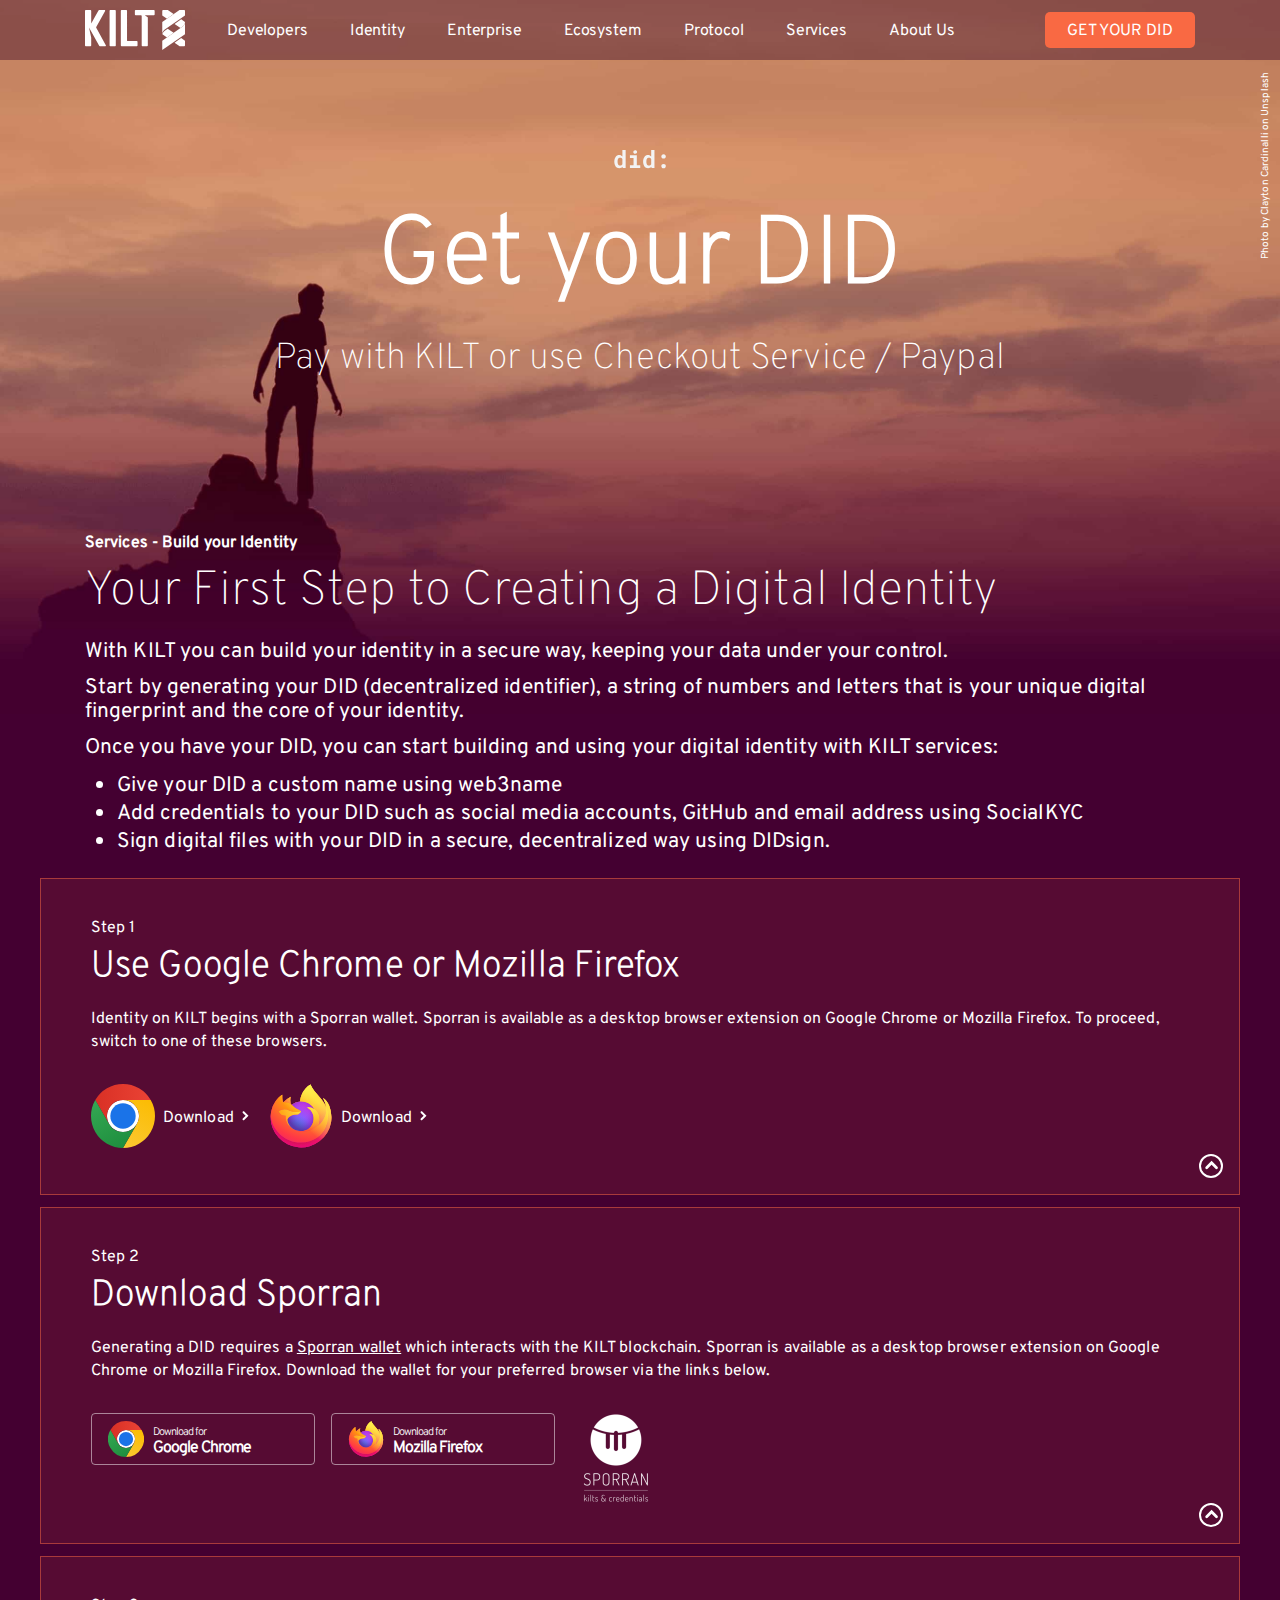
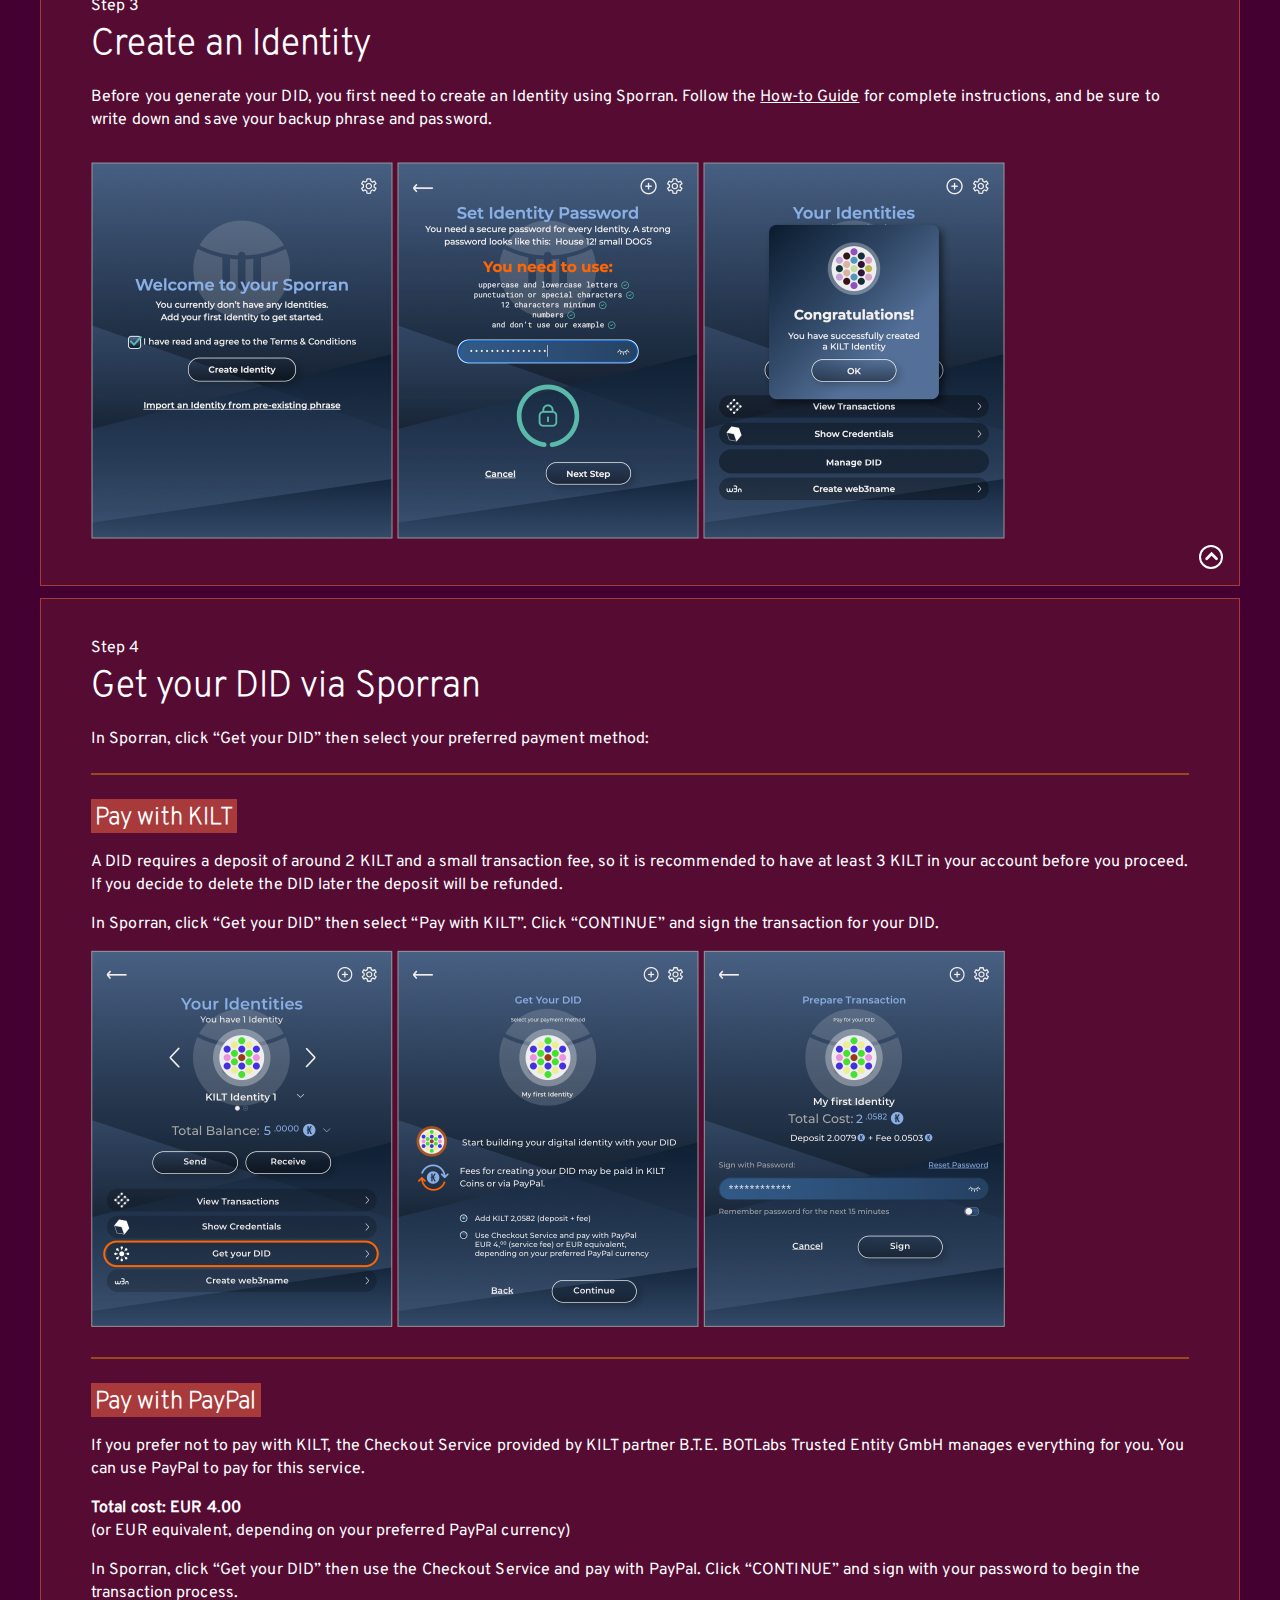
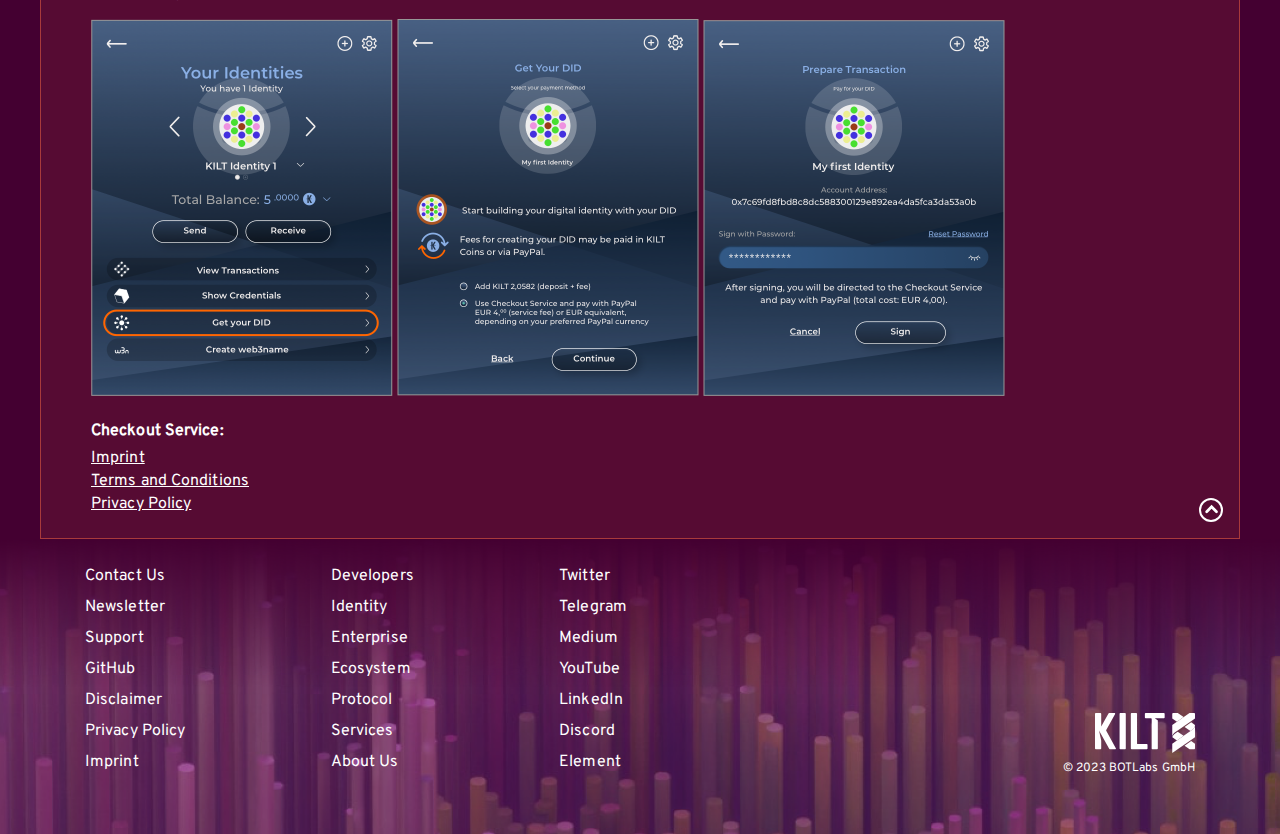
==== get-did/index.html @ 8c82e1ec "SK-1640: minor fixes" ====
<!DOCTYPE html>
<html lang="en">
<head>
  <meta charset="UTF-8">
  <title>Get your DID guide</title>
  <link rel="stylesheet" href="./preconditions.6fc36730.css">
  <meta name="viewport" content="width=device-width, viewport-fit=cover">
  <script>window.kilt = {};</script>
</head>

<body>
<header class="header">
  <nav class="navLine">
    <a href="https://kilt.io/" class="navLink"><img src="./kilt-logo.1d09baa0.svg" alt="KILT logo" width="100"></a>
    <a href="https://kilt.io/developers" class="navLink">Developers</a>
    <a href="https://kilt.io/identity" class="navLink">Identity</a>
    <a href="https://kilt.io/enterprise" class="navLink">Enterprise</a>
    <a href="https://kilt.io/ecosystem" class="navLink">Ecosystem</a>
    <a href="https://kilt.io/protocol" class="navLink">Protocol</a>
    <a href="https://kilt.io/services" class="navLink">Services</a>
    <a href="https://kilt.io/about-us" class="navLink">About Us</a>
    <a href="https://kilt.io/build-your-identity" class="kiltLink">Get your DID</a>
  </nav>
</header>

<main class="static">
  <div class="cover">
    <h1 class="heading">Get your DID</h1>
    <p class="subline">Pay with KILT or use Checkout Service / Paypal</p>

    <section class="infoContainer">
      <h3 class="infoHeading">
        Services - Build your Identity
      </h3>
      <p class="infoTagline">
        Your First Step to Creating a Digital Identity
      </p>

      <p class="info">
        With KILT you can build your identity in a secure way, keeping
        your data under your control.
      </p>
      <p class="info">
        Start by generating your DID (decentralized identifier), a
        string of numbers and letters that is your unique digital
        fingerprint and the core of your identity.
      </p>
      <p class="info">
        Once you have your DID, you can start building and using your
        digital identity with KILT services:
      </p>
      <ul class="infoPoints">
        <li class="infoPoint">
          Give your DID a custom name using web3name
        </li>
        <li class="infoPoint">
          Add credentials to your DID such as social media accounts,
          GitHub and email address using SocialKYC
        </li>
        <li class="infoPoint">
          Sign digital files with your DID in a secure, decentralized
          way using DIDsign.
        </li>
      </ul>
    </section>

    <section class="container">
      <p class="step">Step 1</p>
      <h2 class="containerTitle">Use Google Chrome or Mozilla Firefox</h2>
      <p>Identity on KILT begins with a Sporran wallet. Sporran is available as a desktop browser extension on Google
        Chrome or Mozilla Firefox. To proceed, switch to one of these browsers.</p>
      <p>
        <a href="https://www.google.com/chrome/" class="imageLink">
          <img src="./chrome.c391a905.svg" alt="Chrome" width="64" height="64">
          Download
          <img src="./arrow.605e3822.svg" role="presentation" alt="">
        </a>
        <a href="https://www.mozilla.org/de/firefox/" class="imageLink">
          <img src="./firefox.5234cf86.svg" alt="Firefox" width="64" height="64">
          Download
          <img src="./arrow.605e3822.svg" role="presentation" alt="">
        </a>
      </p>

      <button type="button" class="toggle" aria-label="Toggle section visibility"></button>
    </section>

    <section class="container">
      <p class="step">Step 2</p>
      <h2 class="containerTitle">Download Sporran</h2>
      <p>Generating a DID requires a <a href="https://www.sporran.org/">Sporran wallet</a> which interacts with the KILT blockchain. Sporran is available as a desktop browser extension on Google Chrome or Mozilla Firefox. Download the wallet for your preferred browser via the links below.</p>
      <p class="extensions">
        <a href="https://chrome.google.com/webstore/detail/djdnajgjcbjhhbdblkegbcgodlkkfhcl" class="extension">
          <img src="./chrome.c391a905.svg" width="36" height="36" role="presentation" alt="">
          <span>Download for</span>
          <strong>Google Chrome</strong>
        </a>
        <a href="https://addons.mozilla.org/firefox/addon/sporran/" class="extension">
          <img src="./firefox.5234cf86.svg" width="36" height="36" role="presentation" alt="">
          <span>Download for</span>
          <strong>Mozilla Firefox</strong>
        </a>
        <a href="https://www.sporran.org/" class="imageLink">
          <img src="./sporran.18aceedd.png" width="90" alt="Sporran logo">
        </a>
      </p>

      <button type="button" class="toggle" aria-label="Toggle section visibility"></button>
    </section>

    <section class="container">
      <p class="step">Step 3</p>
      <h2 class="containerTitle">Create an Identity</h2>
      <p>Before you generate your DID, you first need to create an Identity using Sporran.
        Follow the <a href="https://www.trusted-entity.io/assets/pdf/Create-KILT-Sporran-Identity.pdf">How-to Guide</a>
        for complete instructions, and be sure to write down and save your backup phrase and password.</p>
      <p>
        <img src="./sporran-welcome.25bcaae8.png" alt="Sporran screenshot: start page" width="302">
        <img src="./sporran-password.11018602.png" alt="Sporran screenshot: choose password" width="302">
        <img src="./sporran-created.29b5ce2d.png" alt="Sporran screenshot: identity created" width="302">
      </p>

      <button type="button" class="toggle" aria-label="Toggle section visibility"></button>
    </section>

    <section class="container">
      <p class="step">Step 4</p>
      <h2 class="containerTitle">Get your DID via Sporran</h2>
      <p>In Sporran, click “Get your DID” then select your preferred payment method:</p>
      <hr>

      <section>
        <h3>Pay with KILT</h3>
        <p>A DID requires a deposit of around 2 KILT and a small transaction fee, so it is recommended to have at least
          3 KILT in your account before you proceed. If you decide to delete the DID later the deposit will be
          refunded.</p>
        <p>In Sporran, click “Get your DID” then select “Pay with KILT”. Click “CONTINUE” and sign the transaction for
          your DID.</p>
        <p>
          <img src="./sporran-get-did.ea6a4583.png" alt="Sporran screenshot: get DID link" width="302">
          <img src="./sporran-kilt.d2f57929.png" alt="Sporran screenshot: pay with KILT" width="302">
          <img src="./sporran-kilt-sign.7a34e85e.png" alt="Sporran screenshot: sign off payment" width="302">
        </p>
      </section>
      <hr>

      <section>
        <h3>Pay with PayPal</h3>
        <p>If you prefer not to pay with KILT, the Checkout Service provided by KILT partner B.T.E. BOTLabs Trusted
          Entity GmbH manages everything for you. You can use PayPal to pay for this service.</p>
        <p><strong>Total cost: EUR 4.00</strong><br>(or EUR equivalent, depending on your preferred PayPal currency)</p>
        <p>In Sporran, click “Get your DID” then use the Checkout Service and pay with PayPal. Click “CONTINUE” and sign
          with your password to begin the transaction process.</p>
        <p>
          <img src="./sporran-get-did.ea6a4583.png" alt="Sporran screenshot: get DID link" width="302">
          <img src="./sporran-paypal.bee5e79a.png" alt="Sporran screenshot: pay with PayPal" width="302">
          <img src="./sporran-paypal-pay.43df3a80.png" alt="Sporran screenshot: sign off payment" width="302">
        </p>
      </section>

      <section>
        <h4 class="footerHeading">Checkout Service:</h4>
        <a href="https://checkout.kilt.io/imprint.html" class="checkoutLink">
          Imprint
        </a>
        <a href="https://checkout.kilt.io/terms.html" class="checkoutLink">
          Terms and Conditions
        </a>
        <a href="https://checkout.kilt.io/privacy.html" class="checkoutLink">
          Privacy Policy
        </a>
      </section>

      <button type="button" class="toggle" aria-label="Toggle section visibility"></button>
    </section>
  </div>
</main>

<footer class="footer">
  <nav class="navMenu">
    <a href="https://kilt.io/contact-us" class="navLink">Contact Us</a>
    <a href="https://kilt.io/newsletter" class="navLink">Newsletter</a>
    <a href="https://support.kilt.io/" class="navLink">Support</a>
    <a href="https://github.com/KILTprotocol" class="navLink">GitHub</a>
    <a href="https://kilt.io/legal/disclaimer" class="navLink">Disclaimer</a>
    <a href="https://kilt.io/legal/privacy-policy" class="navLink">Privacy Policy</a>
    <a href="https://kilt.io/legal/imprint" class="navLink">Imprint</a>
  </nav>

  <nav class="navMenu">
    <a href="https://kilt.io/developers" class="navLink">Developers</a>
    <a href="https://kilt.io/identity" class="navLink">Identity</a>
    <a href="https://kilt.io/enterprise" class="navLink">Enterprise</a>
    <a href="https://kilt.io/ecosystem" class="navLink">Ecosystem</a>
    <a href="https://kilt.io/protocol" class="navLink">Protocol</a>
    <a href="https://kilt.io/services" class="navLink">Services</a>
    <a href="https://kilt.io/about-us" class="navLink">About Us</a>
  </nav>

  <nav class="navMenu">
    <a href="https://kilt.io/developers" class="navLink">Twitter</a>
    <a href="https://kilt.io/identity" class="navLink">Telegram</a>
    <a href="https://kilt.io/enterprise" class="navLink">Medium</a>
    <a href="https://kilt.io/ecosystem" class="navLink">YouTube</a>
    <a href="https://kilt.io/protocol" class="navLink">LinkedIn</a>
    <a href="https://kilt.io/services" class="navLink">Discord</a>
    <a href="https://kilt.io/about-us" class="navLink">Element</a>
  </nav>

  <p class="copyright">
    <a href="https://kilt.io/"><img src="./kilt-logo.1d09baa0.svg" alt="KILT logo" width="100"></a><br>
    © 2023 BOTLabs GmbH
  </p>
</footer>

<cite class="photoCitation">
  Photo by Clayton Cardinalli on Unsplash
</cite>

<script>
var _mtm = window._mtm = window._mtm || [];
_mtm.push({'mtm.startTime': (new Date().getTime()), 'event': 'mtm.Start'});
var d=document, g=d.createElement('script'), s=d.getElementsByTagName('script')[0];
g.async=true; g.src='https://cdn.matomo.cloud/kilt-protocol.matomo.cloud/container_7liRbL7L.js'; s.parentNode.insertBefore(g,s);
</script>

<script type="module">
  (async () => {
    document.querySelectorAll('.toggle').forEach((button) => {
      button.addEventListener('click', (event) => {
        event.target.closest('.container').classList.toggle('collapsed')
      })
    })

    const { userAgent } = navigator
    const isFirefox = /Firefox/.test(userAgent)
    const isChrome = navigator.userAgentData?.brands.find(({ brand }) => brand === 'Google Chrome')
    if (!isFirefox && !isChrome) {
      return
    }

    document.querySelector('.container').remove()
    document.querySelectorAll('.step').forEach((step, index) => {
      step.textContent = `Step ${index + 1}`
    })

    while (true) {
      await new Promise((resolve) => setTimeout(resolve, 100))
      if (!window.kilt.sporran) {
        continue
      }
      break
    }

    document.querySelector('.container').remove()
    document.querySelector('.container').remove()
    document.querySelector('.step').remove()
  })()
</script>

</body>
</html>
---- get-did/preconditions.6fc36730.css ----
@font-face {
  font-family: Overpass Thin;
  src: url("overpass-v12-latin-100.41caebf5.woff2") format("woff2");
}

@font-face {
  font-family: Overpass Light;
  src: url("overpass-v12-latin-300.2206d351.woff2") format("woff2");
}

@font-face {
  font-family: Overpass Regular;
  src: url("overpass-v12-latin-regular.8504cb0a.woff2") format("woff2");
}

@font-face {
  font-family: Overpass ExtraBold;
  src: url("overpass-v12-latin-800.a84a6ccd.woff2") format("woff2");
}

:root {
  letter-spacing: .1px;
  color: var(--color-white);
  font-family: Overpass Regular, sans-serif;
  font-size: 16px;
}

.ahVdMa_coverText {
  font-family: Overpass Light, sans-serif;
  font-size: 5.875rem;
}

.ahVdMa_subText {
  font-family: Overpass Thin, sans-serif;
  font-size: 2.25rem;
}

.ahVdMa_regularText {
  font-family: Overpass Regular, sans-serif;
  font-size: 1rem;
}

.ahVdMa_importantText {
  font-family: Overpass ExtraBold, sans-serif;
}

@media screen and (max-width: 700px) {
  .ahVdMa_coverText {
    font-size: 4.375rem;
  }

  .ahVdMa_subText {
    font-size: 1.75rem;
  }
}

@media screen and (max-width: 500px) {
  .ahVdMa_coverText {
    font-size: 2.8125rem;
  }

  .ahVdMa_subText {
    font-size: 1.25rem;
  }
}

html, body {
  margin: 0;
}

:root {
  --color-white: #fff;
  --color-white-rgb: 255 255 255;
  --color-orange: #f96943;
  --color-primary: #440031;
  --color-primary-rgb: 249 105 67;
}

body {
  width: 100%;
  min-height: 100vh;
  background: var(--color-primary);
  flex-direction: column;
  display: flex;
}

@media screen and (min-width: 1600px) {
  body {
    background-size: contain;
  }
}

.header {
  width: 100%;
  height: 3.75rem;
  box-sizing: border-box;
  background: #33002566;
  justify-content: space-between;
  align-items: center;
  padding-inline: calc(50% + min(90%, 69.375rem) / -2);
  display: flex;
  position: absolute;
  top: 0;
}

@media screen and (max-width: 500px) {
  .header {
    height: 2.5rem;
  }
}

.header .title {
  margin: 0;
  font-family: Overpass Light, sans-serif;
  font-size: 2.25rem;
}

@media screen and (max-width: 700px) {
  .header .title {
    font-size: 1.75rem;
  }
}

@media screen and (max-width: 500px) {
  .header .title {
    font-size: 1.25rem;
  }
}

.header .navLine {
  letter-spacing: -.1px;
  flex: 1;
  justify-content: space-between;
  align-items: center;
  gap: .5rem;
  display: flex;
}

.header .navLink {
  text-decoration: none;
}

.header .navLink img {
  vertical-align: bottom;
}

.header .kiltLink {
  height: 2.25rem;
  width: 9.375rem;
  text-transform: uppercase;
  cursor: pointer;
  color: #fff;
  background: var(--color-orange) no-repeat center / 3rem auto;
  text-align: center;
  border: none;
  border-radius: .3125rem;
  margin-left: 3rem;
  font-size: 1rem;
  line-height: 2.25rem;
  text-decoration: none;
}

@media screen and (max-width: 500px) {
  .header .navLine {
    font-size: .75rem;
  }

  .header .kiltLink {
    height: 1.25rem;
    width: 2.5rem;
    background-size: 1.75rem;
  }
}

.cover {
  width: 100%;
  padding-inline: calc(50% + min(90%, 69.375rem) / -2);
  box-sizing: border-box;
  background: url("splash.1fa7c66c.jpg") 0 0 / contain no-repeat;
  flex-direction: column;
  align-items: center;
  padding-top: 9.375rem;
  display: flex;
}

@media screen and (max-width: 500px) {
  .cover {
    padding-block: 4rem 9.375rem;
  }
}

@media screen and (min-width: 1500px) {
  .cover {
    background-size: 100%;
  }
}

.heading {
  background: url("did_logo.657cc52a.svg") top no-repeat;
  margin: 0 0 .75rem;
  padding-top: 2rem;
  font-family: Overpass Thin, sans-serif;
  font-size: 5.875rem;
}

@media screen and (max-width: 700px) {
  .heading {
    font-size: 4.375rem;
  }
}

@media screen and (max-width: 500px) {
  .heading {
    font-size: 2.8125rem;
  }
}

.subline {
  margin: 0;
  font-family: Overpass Thin, sans-serif;
  font-size: 2.25rem;
}

@media screen and (max-width: 700px) {
  .subline {
    font-size: 1.75rem;
  }
}

@media screen and (max-width: 500px) {
  .subline {
    font-size: 1.25rem;
  }
}

.infoContainer {
  margin: 9.25rem 0 0;
}

@media screen and (max-width: 500px) {
  .infoContainer {
    margin: 1rem 0 0;
  }
}

.infoHeading {
  margin: 0;
  font-size: 1rem;
}

.infoTagline {
  margin: 0 0 1rem;
  font-family: Overpass Thin, sans-serif;
  font-size: 3rem;
}

.info {
  margin-block: .75rem;
  font-size: 1.3125rem;
  line-height: 1.5rem;
}

.infoPoints {
  margin-block: .75rem;
  padding-left: 2rem;
  font-size: 1.3125rem;
  line-height: 1.5rem;
}

.infoPoint {
  line-height: 1.75rem;
}

.container {
  box-sizing: border-box;
  width: 120%;
  max-width: 75rem;
  background: rgb(var(--color-primary-rgb) / 10%);
  border: 1px solid rgb(var(--color-primary-rgb) / 50%);
  flex-direction: column;
  margin-top: 6.75rem;
  padding: 2.25rem 3.125rem 1.5rem;
  font-family: Overpass Regular, sans-serif;
  font-size: 1rem;
  display: flex;
  position: relative;
}

@media screen and (max-width: 500px) {
  .container {
    padding: 1rem .75rem;
  }
}

.container:not(:first-of-type) {
  margin-top: .75rem;
}

.step {
  margin: 0;
}

.containerTitle {
  margin-block: 0;
  font-family: Overpass Thin, sans-serif;
  font-size: 2.25rem;
}

.container h3 {
  background: #f9694380;
  margin-top: 1rem;
  margin-bottom: 0;
  padding-inline: .25rem;
  font-family: Overpass Thin, sans-serif;
  font-size: 1.5rem;
  display: inline-block;
}

address {
  font-style: normal;
}

a {
  color: #fff;
}

hr {
  width: 100%;
  border: 0;
  border-top: 2px solid #df860180;
}

.toggle {
  cursor: pointer;
  height: 1.5rem;
  width: 1.5rem;
  background: url("arrow.605e3822.svg") .375rem .25rem / .625rem no-repeat;
  border: 2px solid #fff;
  border-radius: .75rem;
  position: absolute;
  bottom: 1rem;
  right: 1rem;
  transform: rotate(-90deg);
}

.container.collapsed {
  border-color: #f9694340;
  padding-bottom: 3rem;
}

.container.collapsed > :not(.step, .containerTitle, .toggle) {
  display: none;
}

.container.collapsed .toggle {
  background-color: #f96943b3;
  transform: rotate(90deg);
}

.imageLink {
  align-items: center;
  gap: .5rem;
  margin-right: 1rem;
  text-decoration: none;
  display: inline-flex;
}

.extensions {
  align-items: flex-start;
  display: flex;
}

.extension {
  height: 3.125rem;
  width: 11.875rem;
  letter-spacing: -1px;
  border: 1px solid #ffffff80;
  border-radius: .25rem;
  flex-flow: column wrap;
  justify-content: center;
  align-items: flex-start;
  margin-right: 1rem;
  padding-inline: 1rem;
  font-family: Overpass Light, sans-serif;
  font-size: .6875rem;
  line-height: 1rem;
  text-decoration: none;
  display: inline-flex;
}

.extension strong {
  width: 8.5rem;
  font-size: 1rem;
}

.checkoutLink {
  font-size: 1rem;
  display: block;
}

.photoCitation {
  font-size: .625rem;
  font-style: inherit;
  writing-mode: vertical-rl;
  position: absolute;
  top: 4.5rem;
  right: .5rem;
  transform: rotate(180deg);
}

.footer {
  width: 100%;
  box-sizing: border-box;
  background: url("footer.ac9a5776.png") top / cover no-repeat;
  flex-shrink: 0;
  justify-content: space-between;
  align-items: flex-end;
  padding-block: 1.25rem 3.625rem;
  padding-inline: calc(50% + min(90%, 69.375rem) / -2);
  display: flex;
}

@media screen and (max-width: 500px) {
  .footer {
    flex-direction: column;
    align-items: center;
    padding-block: 2rem 1.375rem;
  }
}

.footerHeading {
  margin: 0 0 .25rem;
  font-size: 1rem;
}

.footer .navMenu {
  flex-direction: column;
  flex-grow: 1;
  display: flex;
}

@media screen and (max-width: 500px) {
  .footer .navMenu {
    align-items: center;
  }
}

.footer .navLink {
  width: -moz-fit-content;
  width: fit-content;
  color: var(--color-white);
  margin: .25rem 0;
  text-decoration: none;
  display: inline-block;
}

.footer .support {
  margin: 1.5rem 0 0;
}

.footer .copyright {
  text-align: right;
  flex-grow: 2;
  align-self: flex-end;
  margin: 0;
  font-size: .75rem;
}

@media screen and (max-width: 500px) {
  .footer .copyright {
    align-self: center;
    margin-top: 1.25rem;
  }
}

/*# sourceMappingURL=preconditions.6fc36730.css.map */
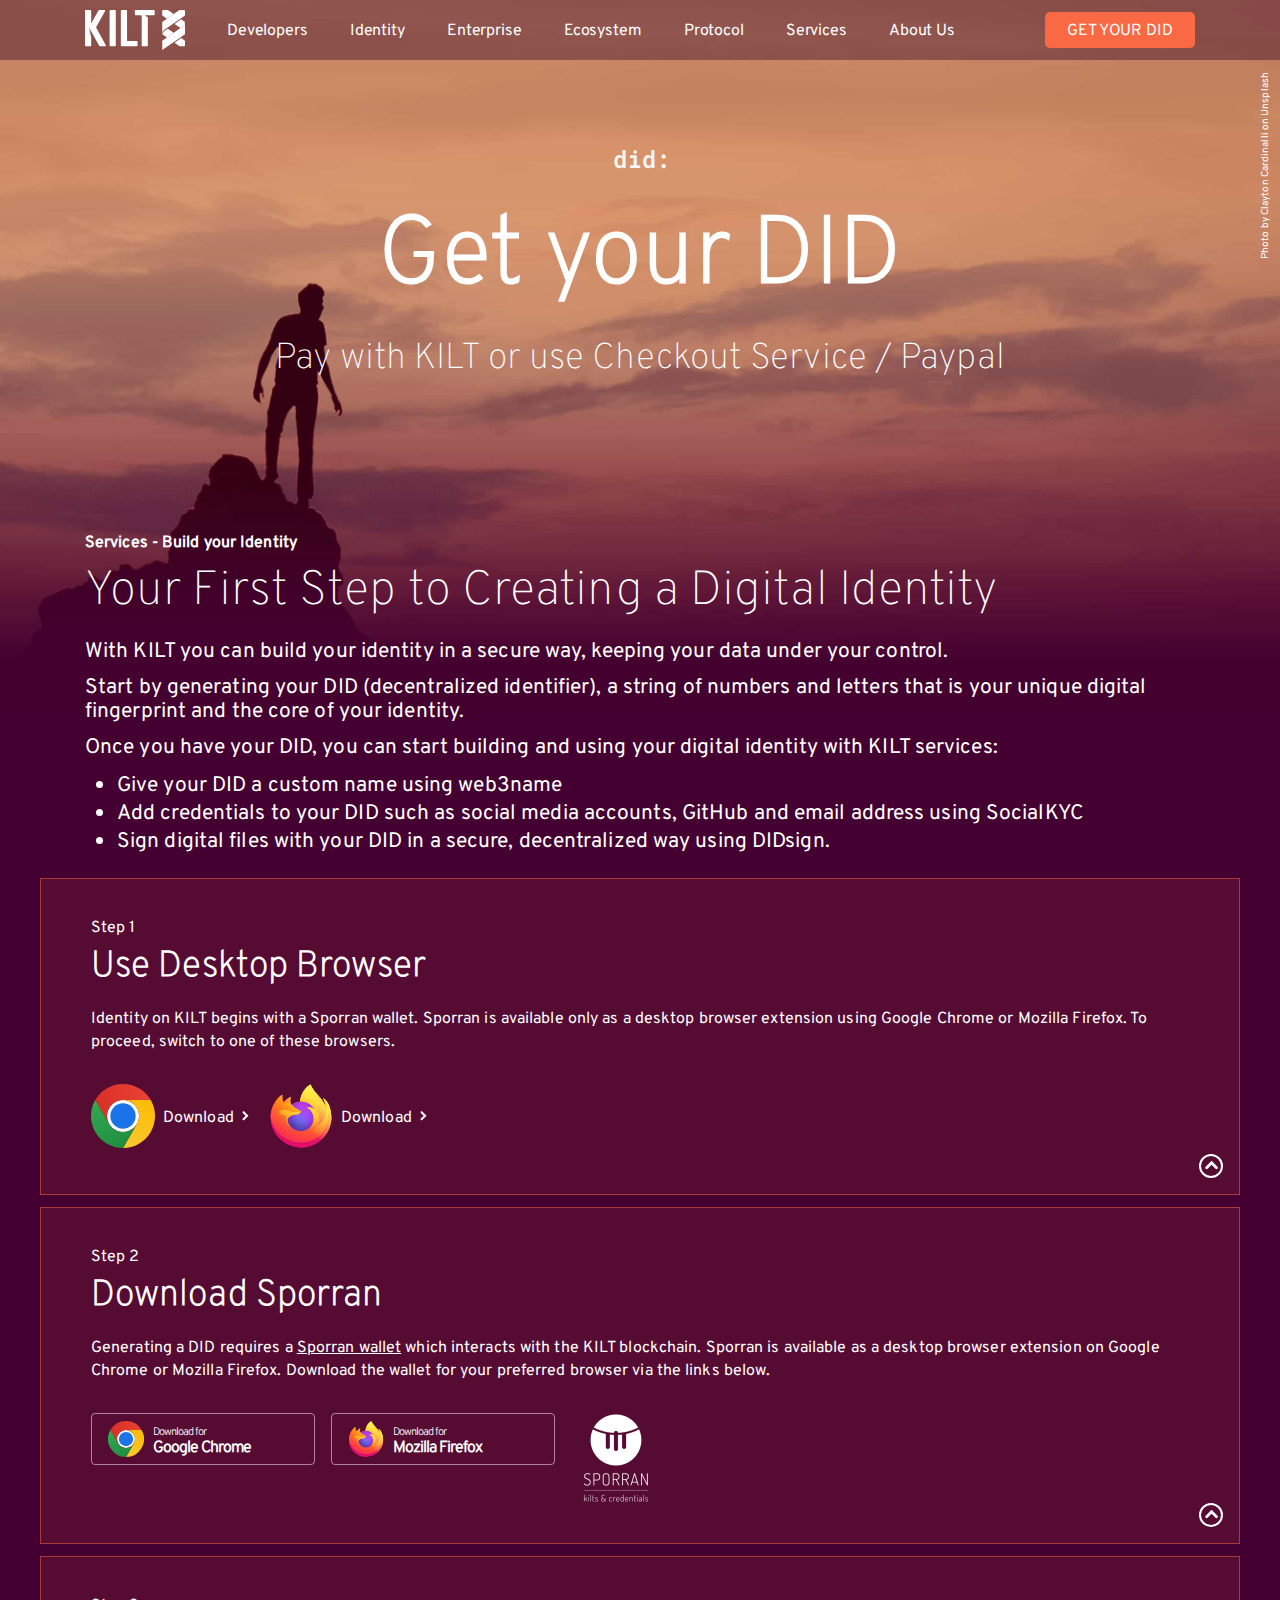
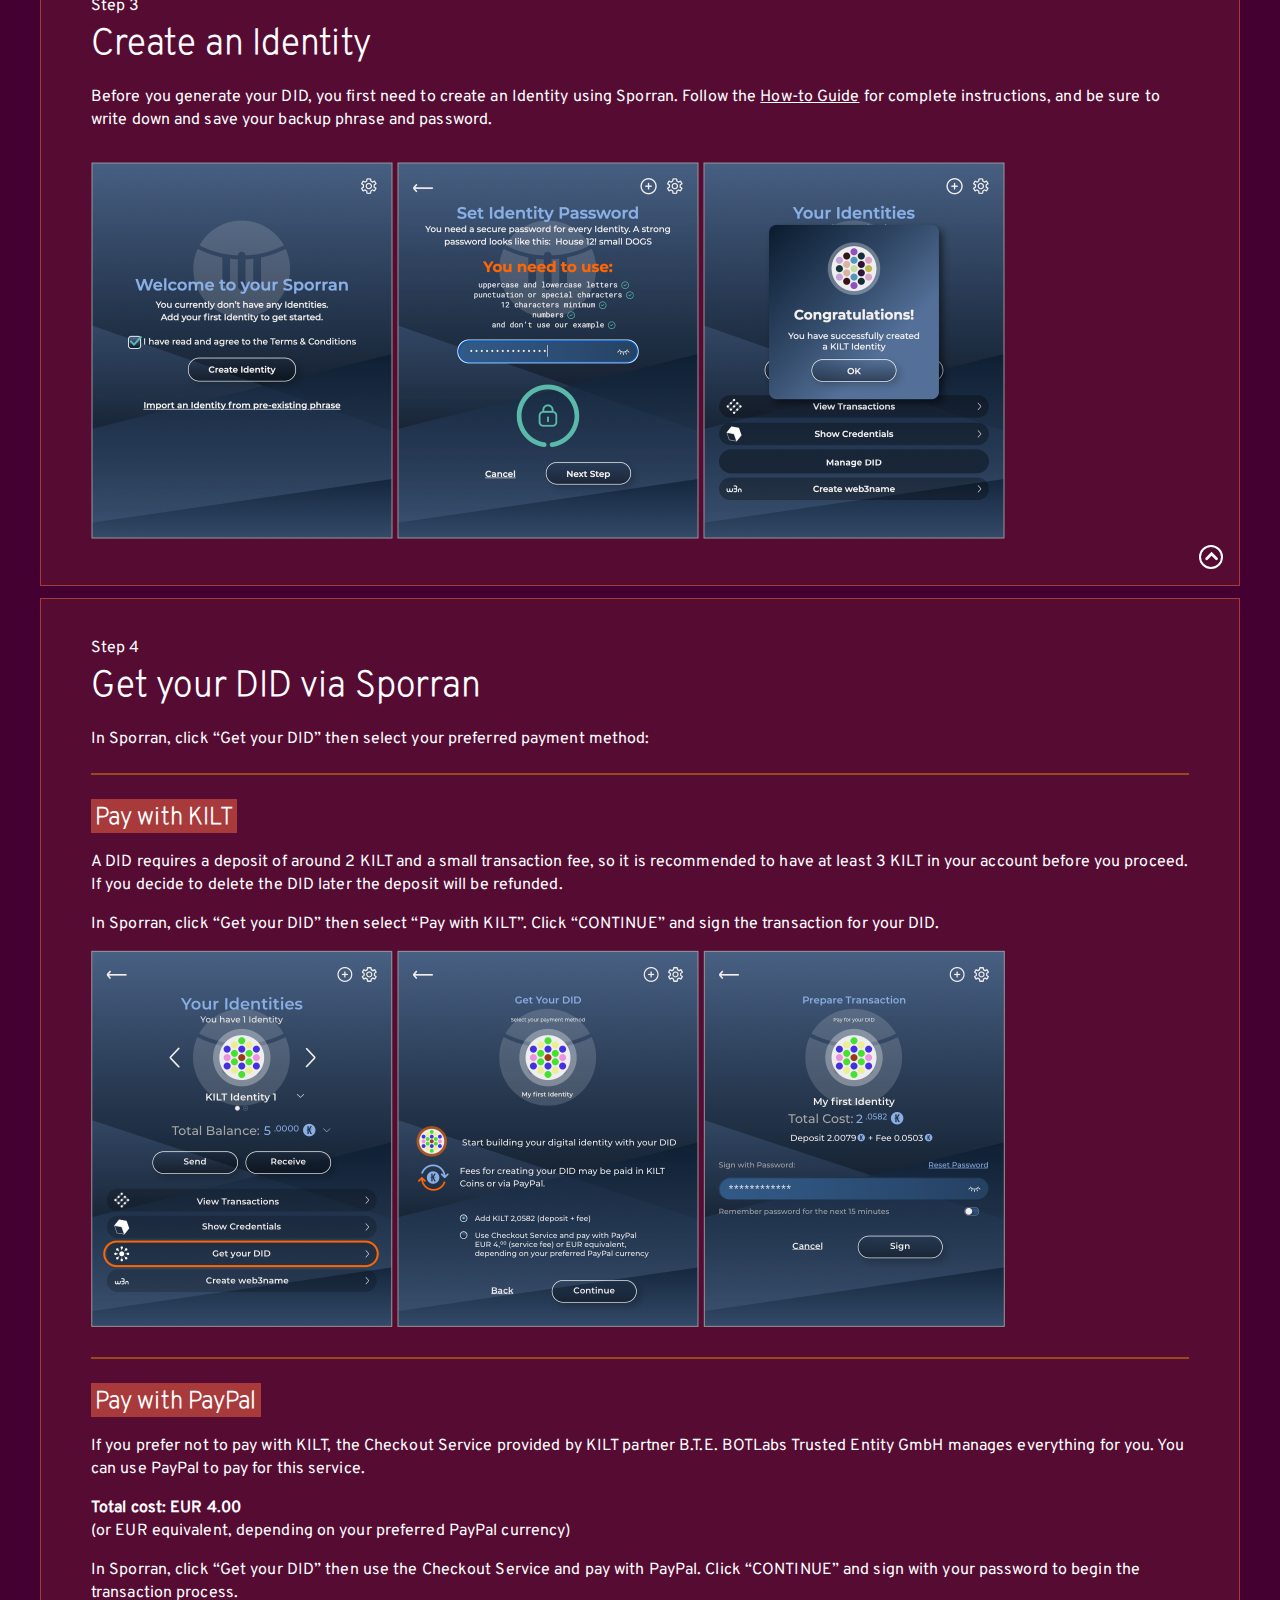
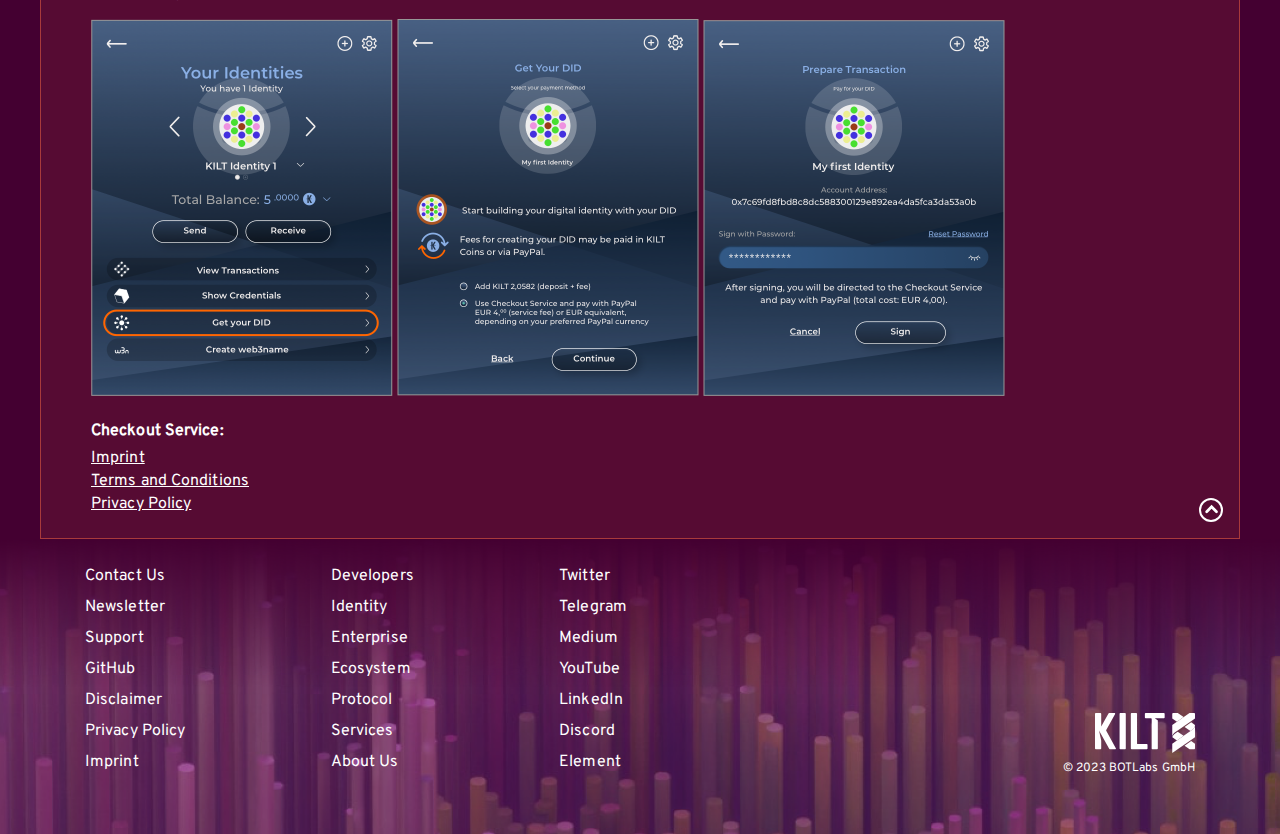
==== commit cdc64949: "updated wording" ====
--- a/get-did/index.html
+++ b/get-did/index.html
@@ -66,10 +66,11 @@
 
     <section class="container">
       <p class="step">Step 1</p>
-      <h2 class="containerTitle">Use Google Chrome or Mozilla Firefox</h2>
-      <p>Identity on KILT begins with a Sporran wallet. Sporran is available as a desktop browser extension on Google
-        Chrome or Mozilla Firefox. To proceed, switch to one of these browsers.</p>
-      <p>
+      <h2 class="containerTitle">Use Desktop Browser</h2>
+      <p>Identity on KILT begins with a Sporran wallet. Sporran is available only as a desktop browser 
+        extension using Google Chrome or Mozilla Firefox. To proceed, switch to one of these browsers.
+      </p>
+      <p class="browsers">
         <a href="https://www.google.com/chrome/" class="imageLink">
           <img src="./chrome.c391a905.svg" alt="Chrome" width="64" height="64">
           Download
@@ -233,6 +234,15 @@
     })
 
     const { userAgent } = navigator
+
+    console.log(userAgent , "here bro")
+
+    const isMobile = /Android|iPhone|iPad/.test(userAgent)
+
+    if(isMobile) {
+      document.querySelector('.browsers').remove()  
+    }
+
     const isFirefox = /Firefox/.test(userAgent)
     const isChrome = navigator.userAgentData?.brands.find(({ brand }) => brand === 'Google Chrome')
     if (!isFirefox && !isChrome) {
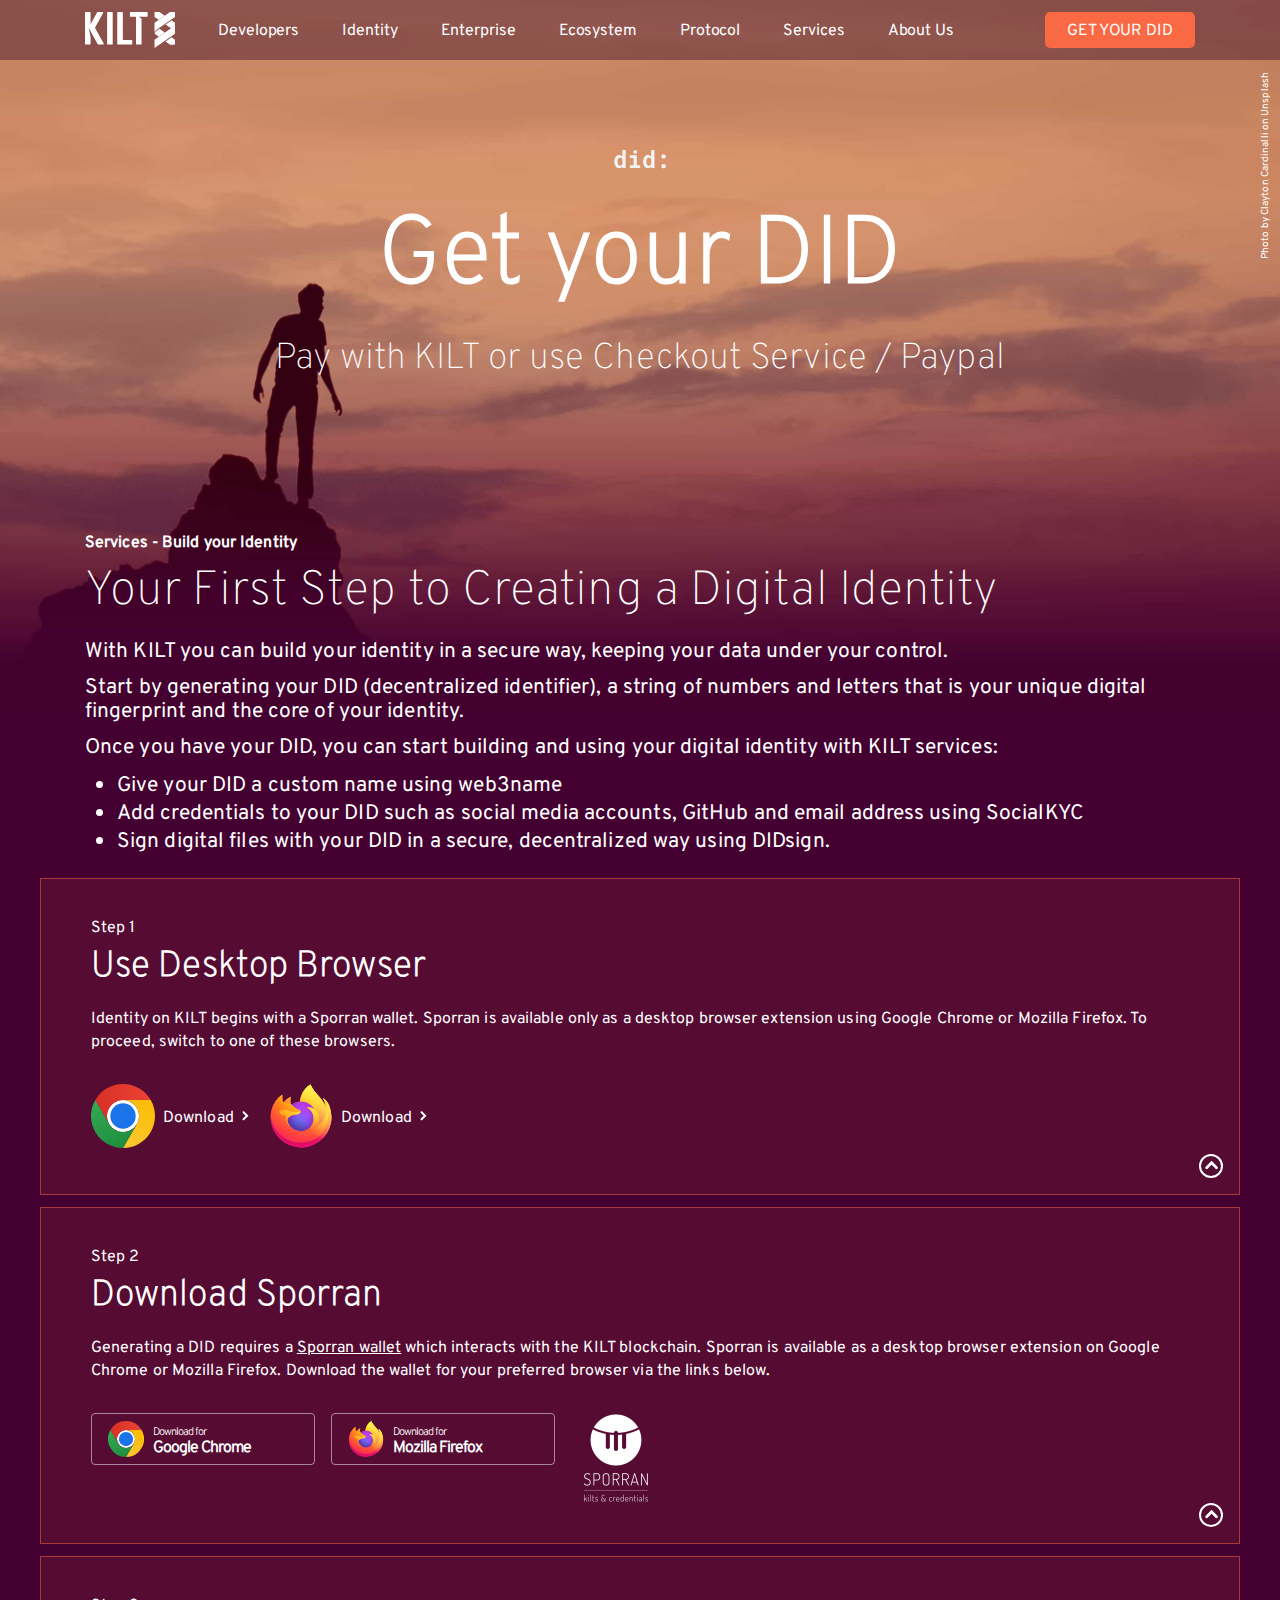
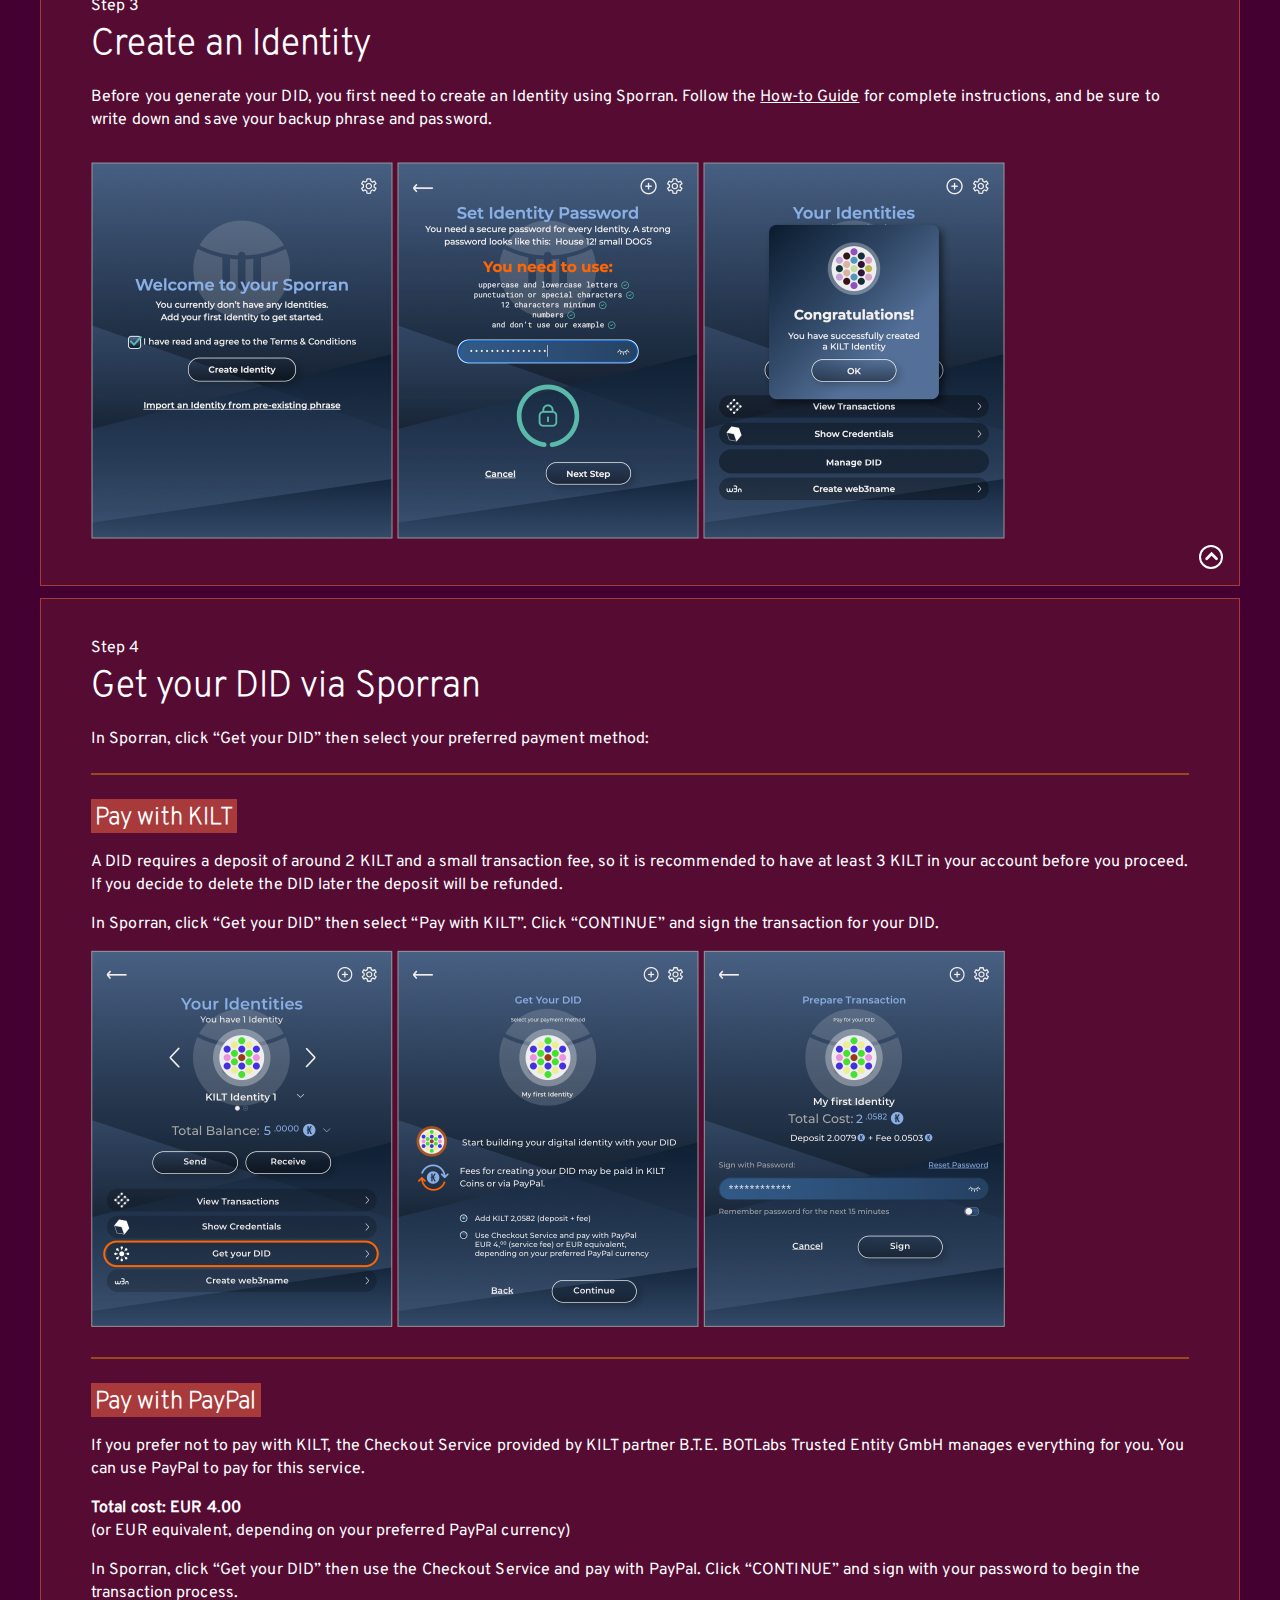
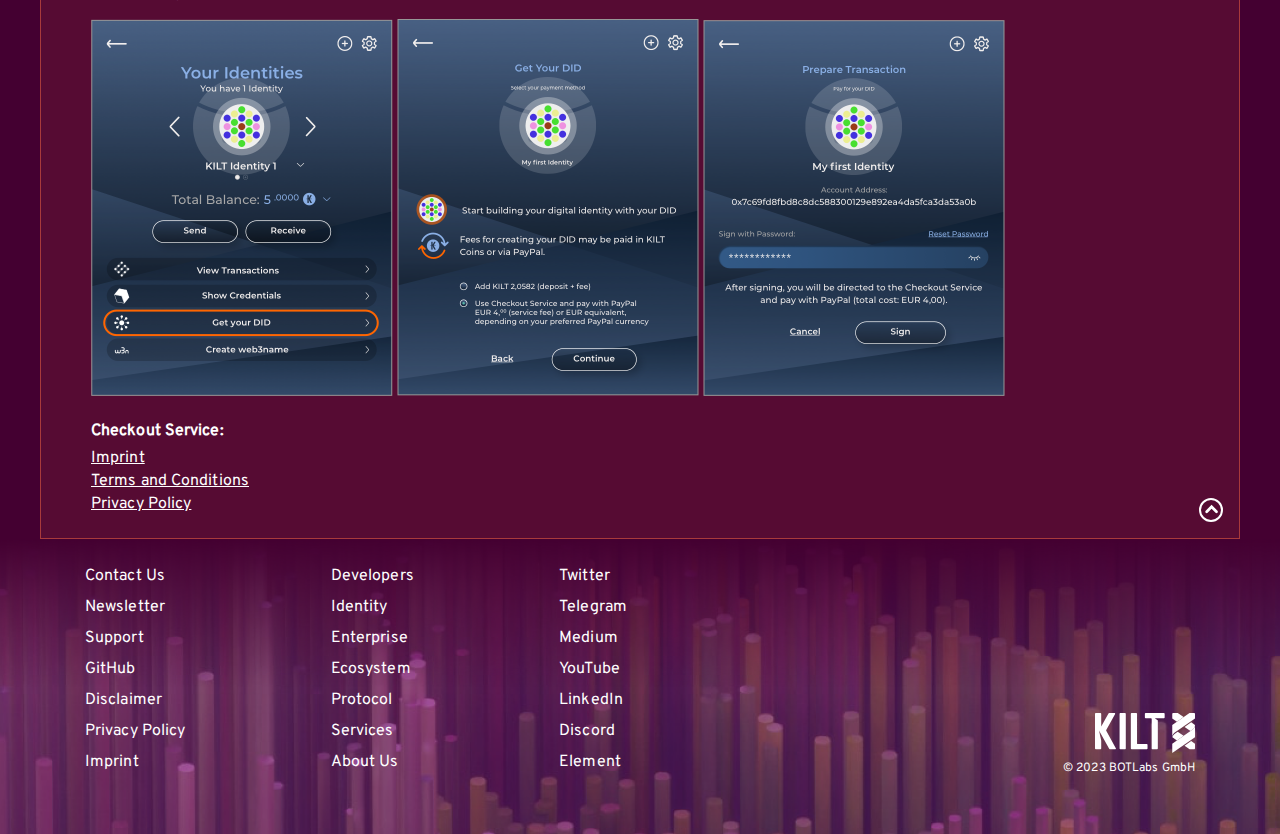
==== commit 8e7f7a53: "SK-1642: Responsive preconditions page: header and footer" ====
--- a/get-did/index.html
+++ b/get-did/index.html
@@ -11,7 +11,7 @@
 <body>
 <header class="header">
   <nav class="navLine">
-    <a href="https://kilt.io/" class="navLink"><img src="./kilt-logo.1d09baa0.svg" alt="KILT logo" width="100"></a>
+    <a href="https://kilt.io/" class="navLink"><img src="./kilt-logo.1d09baa0.svg" alt="KILT logo" width="90"></a>
     <a href="https://kilt.io/developers" class="navLink">Developers</a>
     <a href="https://kilt.io/identity" class="navLink">Identity</a>
     <a href="https://kilt.io/enterprise" class="navLink">Enterprise</a>
@@ -67,7 +67,7 @@
     <section class="container">
       <p class="step">Step 1</p>
       <h2 class="containerTitle">Use Desktop Browser</h2>
-      <p>Identity on KILT begins with a Sporran wallet. Sporran is available only as a desktop browser 
+      <p>Identity on KILT begins with a Sporran wallet. Sporran is available only as a desktop browser
         extension using Google Chrome or Mozilla Firefox. To proceed, switch to one of these browsers.
       </p>
       <p class="browsers">
@@ -235,12 +235,9 @@
 
     const { userAgent } = navigator
 
-    console.log(userAgent , "here bro")
-
     const isMobile = /Android|iPhone|iPad/.test(userAgent)
-
-    if(isMobile) {
-      document.querySelector('.browsers').remove()  
+    if (isMobile) {
+      document.querySelector('.browsers').remove()
     }
 
     const isFirefox = /Firefox/.test(userAgent)
--- a/get-did/preconditions.6fc36730.css
+++ b/get-did/preconditions.6fc36730.css
@@ -101,12 +101,6 @@
   display: flex;
   position: absolute;
   top: 0;
-}
-
-@media screen and (max-width: 500px) {
-  .header {
-    height: 2.5rem;
-  }
 }
 
 .header .title {
@@ -169,6 +163,13 @@
     height: 1.25rem;
     width: 2.5rem;
     background-size: 1.75rem;
+  }
+}
+
+@media screen and (max-width: 991px) {
+  .header .navLink:not(:first-child),
+  .header .kiltLink {
+    display: none;
   }
 }
 
@@ -420,14 +421,6 @@
   display: flex;
 }
 
-@media screen and (max-width: 500px) {
-  .footer {
-    flex-direction: column;
-    align-items: center;
-    padding-block: 2rem 1.375rem;
-  }
-}
-
 .footerHeading {
   margin: 0 0 .25rem;
   font-size: 1rem;
@@ -439,9 +432,15 @@
   display: flex;
 }
 
-@media screen and (max-width: 500px) {
+@media screen and (max-width: 480px) {
+  .footer {
+    flex-wrap: wrap;
+    padding-block: 2rem 1.375rem;
+  }
+
   .footer .navMenu {
-    align-items: center;
+    width: 50%;
+    align-items: flex-start;
   }
 }
 
@@ -466,11 +465,11 @@
   font-size: .75rem;
 }
 
-@media screen and (max-width: 500px) {
+@media screen and (max-width: 480px) {
   .footer .copyright {
-    align-self: center;
-    margin-top: 1.25rem;
-  }
-}
-
-/*# sourceMappingURL=preconditions.6fc36730.css.map */
+    flex-grow: 1;
+    align-self: flex-end;
+    text-align: left;
+    width: 50%;
+  }
+}
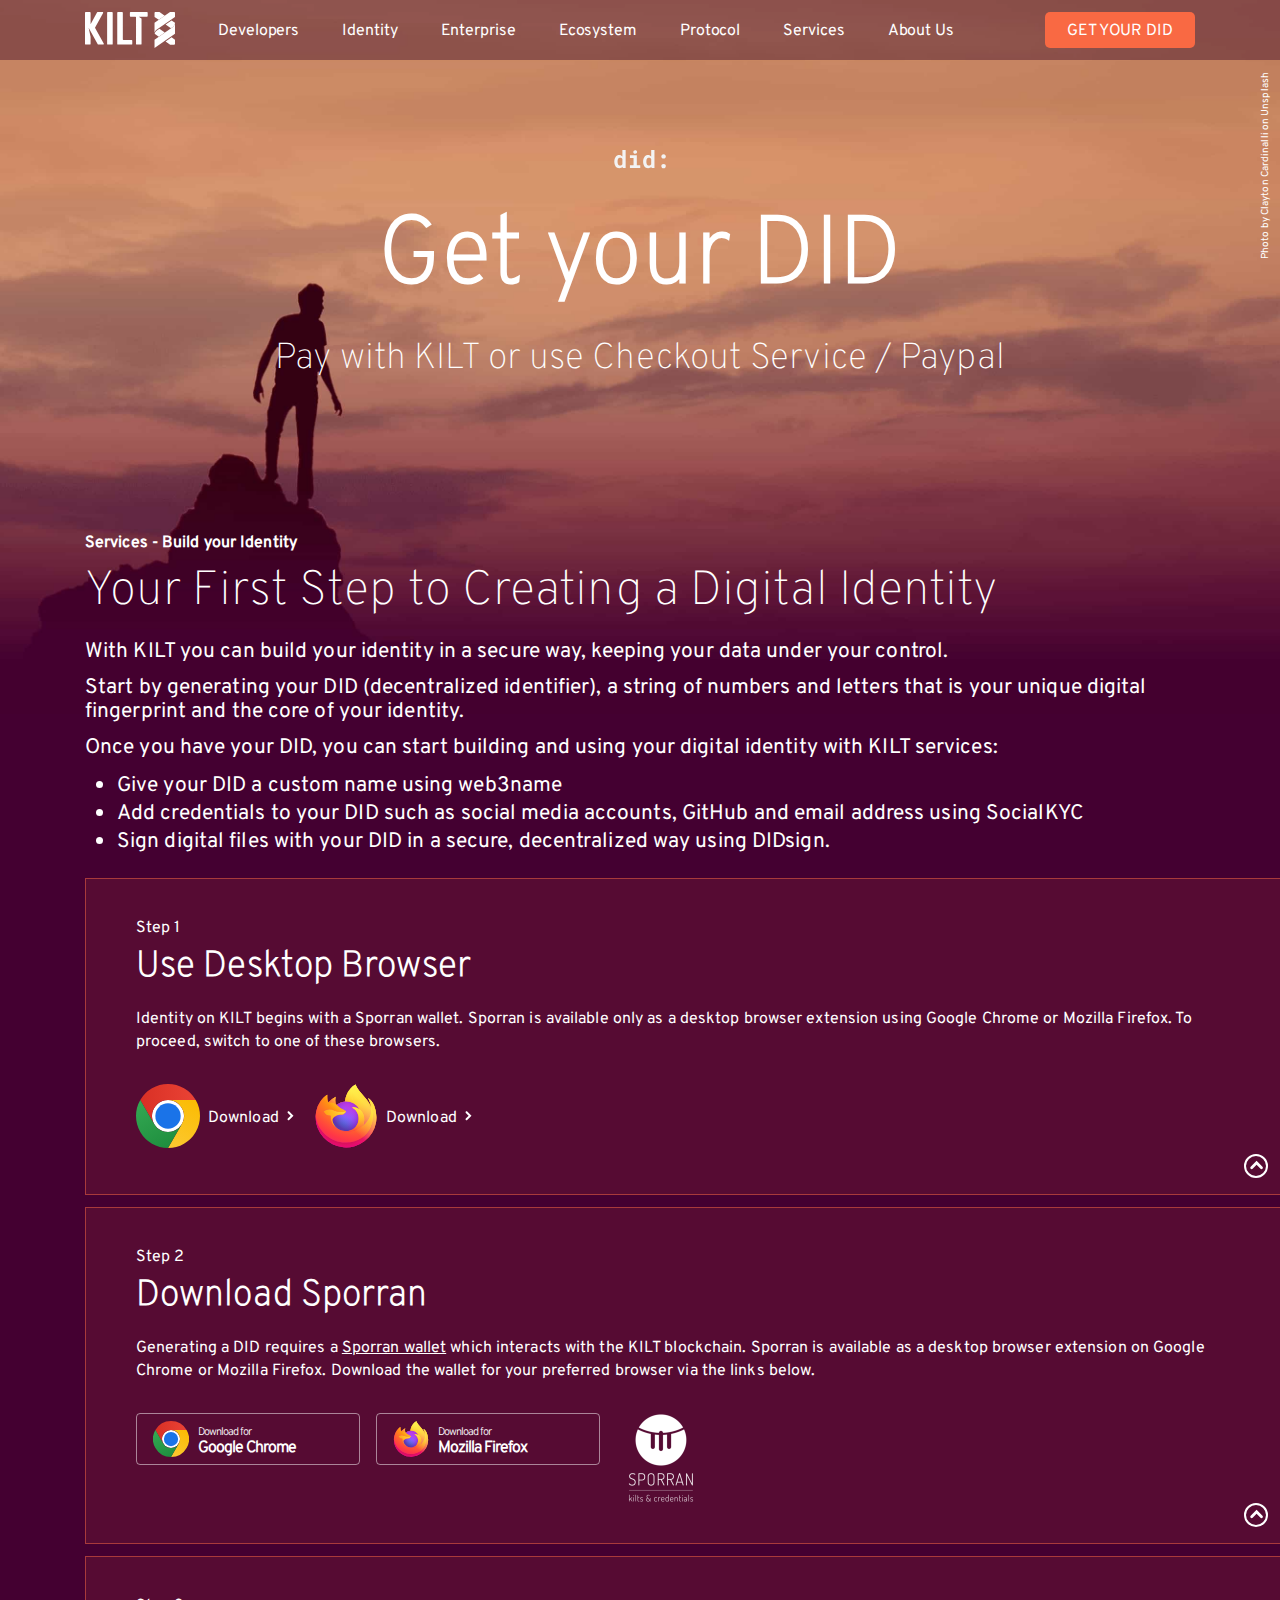
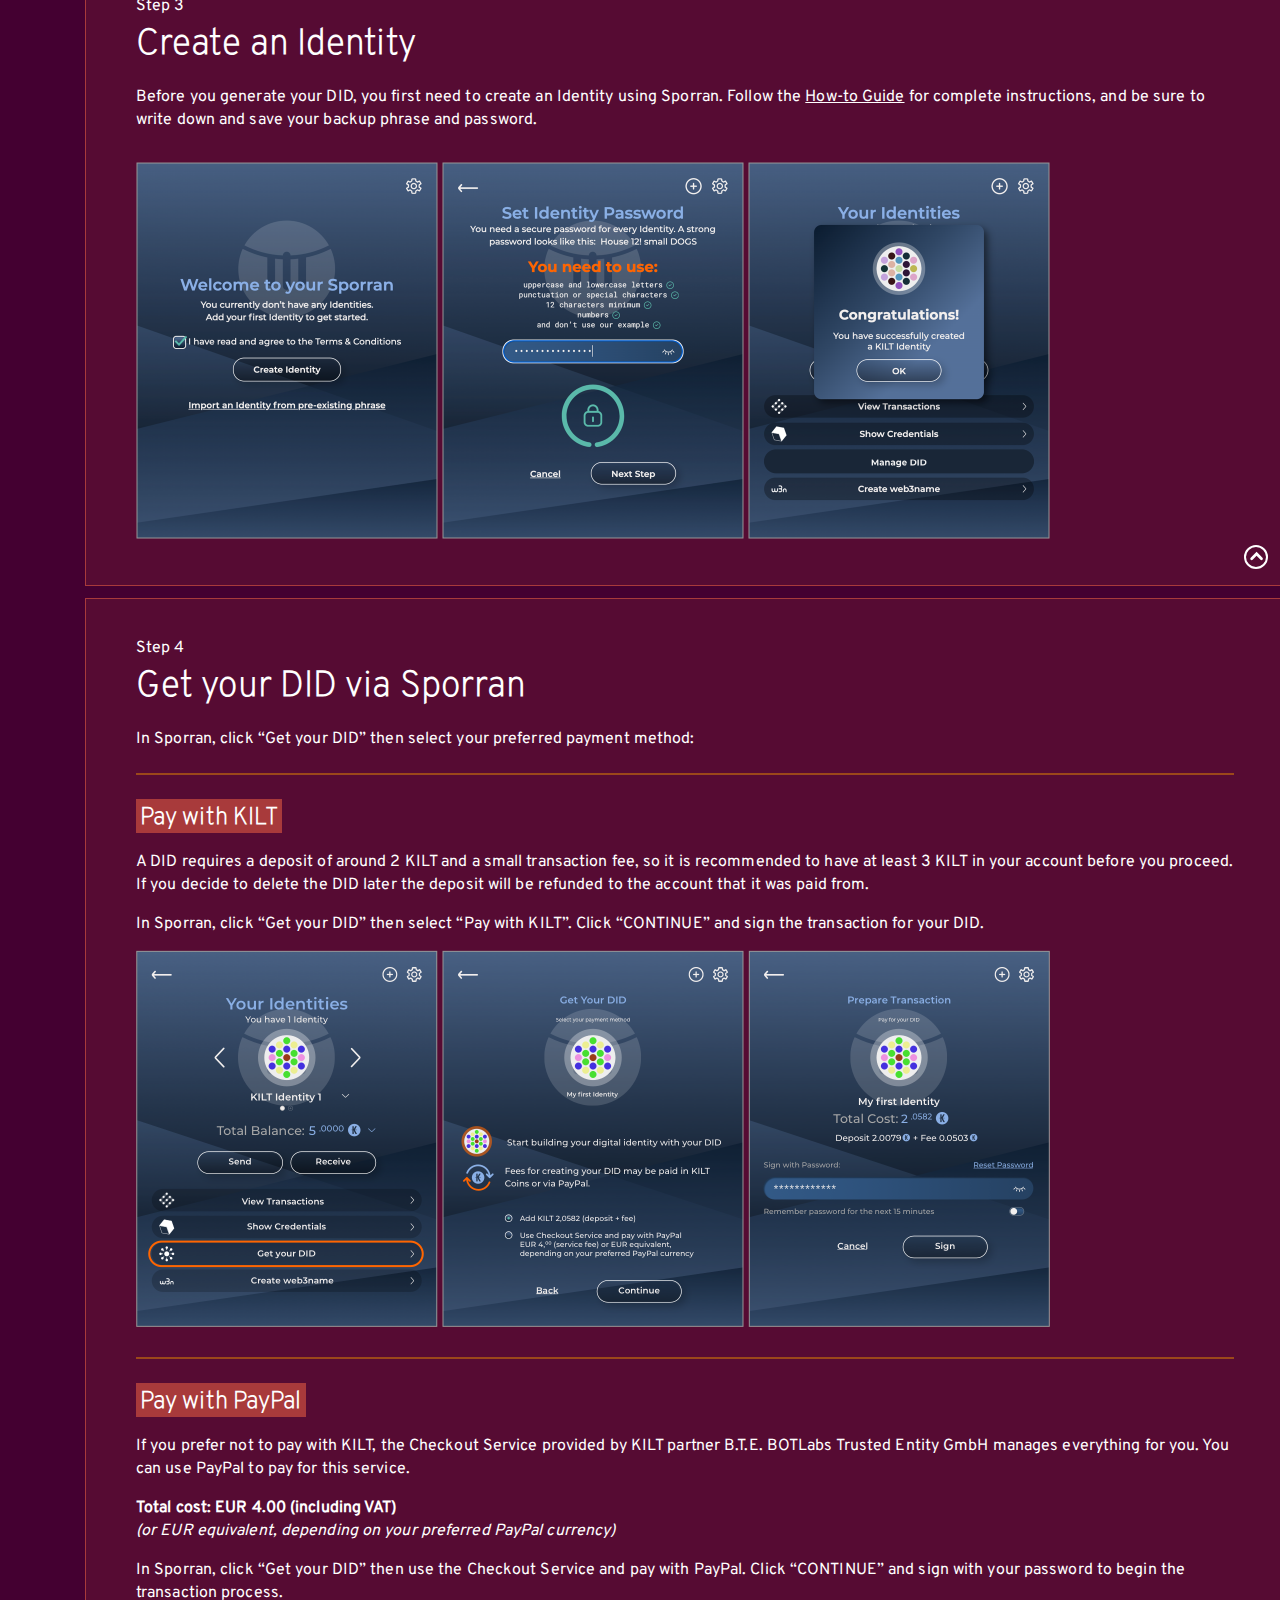
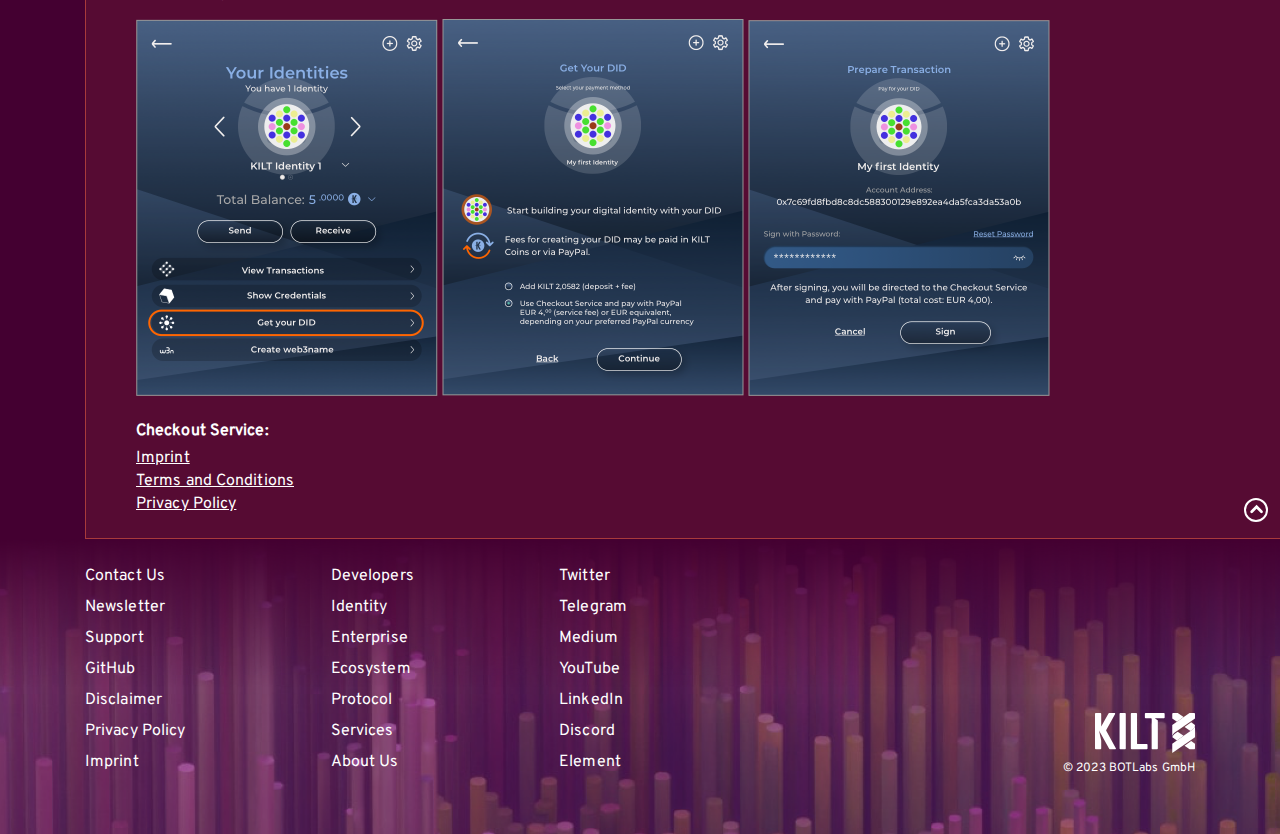
==== commit 3cb4b86c: "Text changes" ====
--- a/get-did/index.html
+++ b/get-did/index.html
@@ -4,6 +4,8 @@
   <meta charset="UTF-8">
   <title>Get your DID guide</title>
   <link rel="stylesheet" href="./preconditions.6fc36730.css">
+  <link href="./favicon.png" rel="shortcut icon" type="image/png" />
+  <link href="./webclip.png" rel="apple-touch-icon" />
   <meta name="viewport" content="width=device-width, viewport-fit=cover">
   <script>window.kilt = {};</script>
 </head>
@@ -134,7 +136,7 @@
         <h3>Pay with KILT</h3>
         <p>A DID requires a deposit of around 2 KILT and a small transaction fee, so it is recommended to have at least
           3 KILT in your account before you proceed. If you decide to delete the DID later the deposit will be
-          refunded.</p>
+          refunded to the account that it was paid from.</p>
         <p>In Sporran, click “Get your DID” then select “Pay with KILT”. Click “CONTINUE” and sign the transaction for
           your DID.</p>
         <p>
@@ -149,7 +151,7 @@
         <h3>Pay with PayPal</h3>
         <p>If you prefer not to pay with KILT, the Checkout Service provided by KILT partner B.T.E. BOTLabs Trusted
           Entity GmbH manages everything for you. You can use PayPal to pay for this service.</p>
-        <p><strong>Total cost: EUR 4.00</strong><br>(or EUR equivalent, depending on your preferred PayPal currency)</p>
+        <p><strong>Total cost: EUR 4.00 (including VAT)</strong><br><em>(or EUR equivalent, depending on your preferred PayPal currency)</em></p>
         <p>In Sporran, click “Get your DID” then use the Checkout Service and pay with PayPal. Click “CONTINUE” and sign
           with your password to begin the transaction process.</p>
         <p>
--- a/get-did/preconditions.6fc36730.css
+++ b/get-did/preconditions.6fc36730.css
@@ -179,7 +179,7 @@
   box-sizing: border-box;
   background: url("splash.1fa7c66c.jpg") 0 0 / contain no-repeat;
   flex-direction: column;
-  align-items: center;
+  align-items: stretch;
   padding-top: 9.375rem;
   display: flex;
 }
@@ -202,6 +202,7 @@
   padding-top: 2rem;
   font-family: Overpass Thin, sans-serif;
   font-size: 5.875rem;
+  text-align: center;
 }
 
 @media screen and (max-width: 700px) {
@@ -220,6 +221,7 @@
   margin: 0;
   font-family: Overpass Thin, sans-serif;
   font-size: 2.25rem;
+  text-align: center;
 }
 
 @media screen and (max-width: 700px) {
@@ -235,24 +237,42 @@
 }
 
 .infoContainer {
-  margin: 9.25rem 0 0;
-}
-
-@media screen and (max-width: 500px) {
+  margin: 2rem 0 0;
+}
+
+@media screen and (min-width: 500px) {
   .infoContainer {
-    margin: 1rem 0 0;
+    margin: 5rem 0 0;
+  }
+}
+
+@media screen and (min-width: 1280px) {
+  .infoContainer {
+    margin: 9.25rem 0 0;
   }
 }
 
 .infoHeading {
   margin: 0;
   font-size: 1rem;
+}
+
+@media screen and (max-width: 700px) {
+  .infoHeading {
+    font-size: 0.75rem;
+  }
 }
 
 .infoTagline {
   margin: 0 0 1rem;
   font-family: Overpass Thin, sans-serif;
   font-size: 3rem;
+}
+
+@media screen and (max-width: 700px) {
+  .infoTagline {
+    font-size: 2.25rem;
+  }
 }
 
 .info {
@@ -272,9 +292,15 @@
   line-height: 1.75rem;
 }
 
+@media screen and (max-width: 700px) {
+  .info,
+  .infoPoints {
+    font-size: 1rem;
+  }
+}
+
 .container {
   box-sizing: border-box;
-  width: 120%;
   max-width: 75rem;
   background: rgb(var(--color-primary-rgb) / 10%);
   border: 1px solid rgb(var(--color-primary-rgb) / 50%);
@@ -290,6 +316,12 @@
 @media screen and (max-width: 500px) {
   .container {
     padding: 1rem .75rem;
+  }
+}
+
+@media screen and (min-width: 1280px) {
+  .container {
+    width: 120%;
   }
 }
 
@@ -369,7 +401,15 @@
 .extensions {
   align-items: flex-start;
   display: flex;
-}
+  gap: 1rem;
+}
+
+@media screen and (max-width: 768px) {
+  .extensions {
+    flex-direction: column;
+  }
+}
+
 
 .extension {
   height: 3.125rem;
@@ -380,7 +420,6 @@
   flex-flow: column wrap;
   justify-content: center;
   align-items: flex-start;
-  margin-right: 1rem;
   padding-inline: 1rem;
   font-family: Overpass Light, sans-serif;
   font-size: .6875rem;
@@ -408,6 +447,14 @@
   right: .5rem;
   transform: rotate(180deg);
 }
+
+.outro {
+  margin: 1.5rem auto 0;
+  padding-left: 3.25rem;
+  font-family: Overpass Light, sans-serif;
+  background: no-repeat left top / 41px;
+}
+
 
 .footer {
   width: 100%;
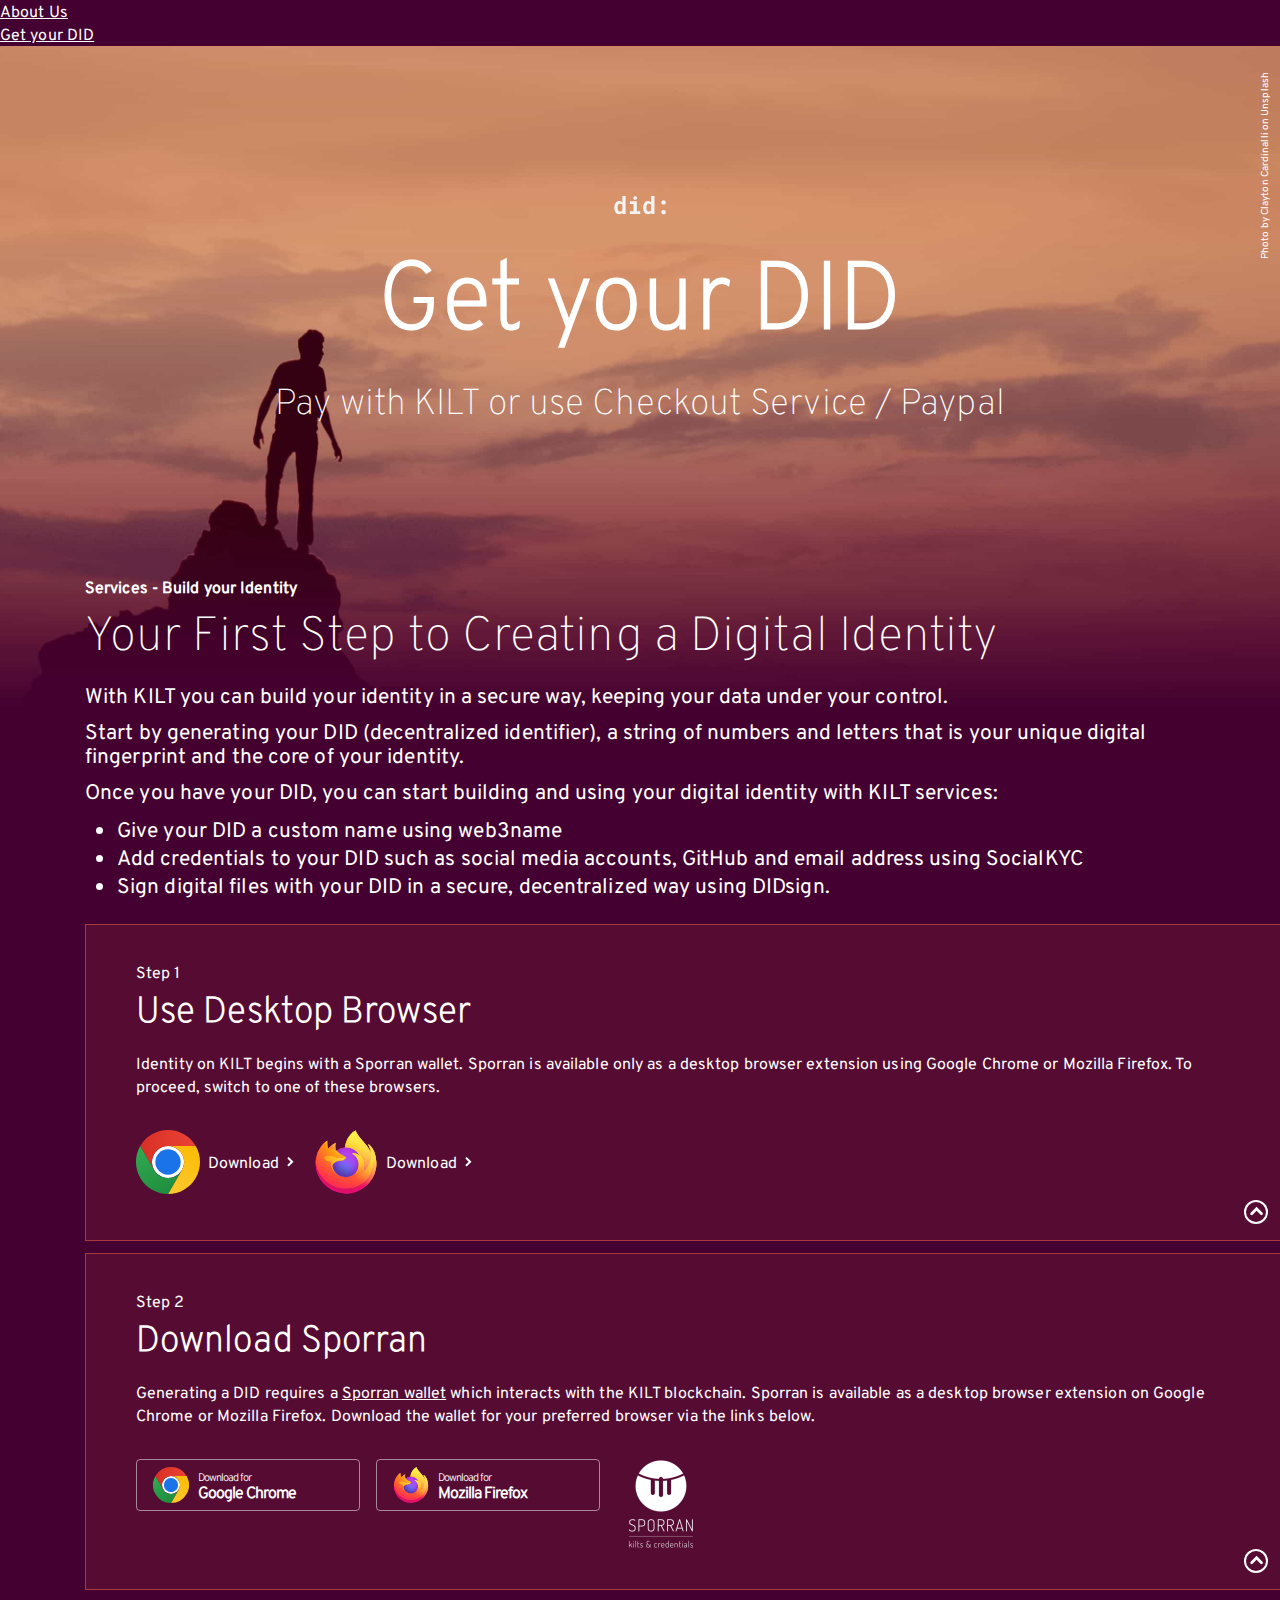
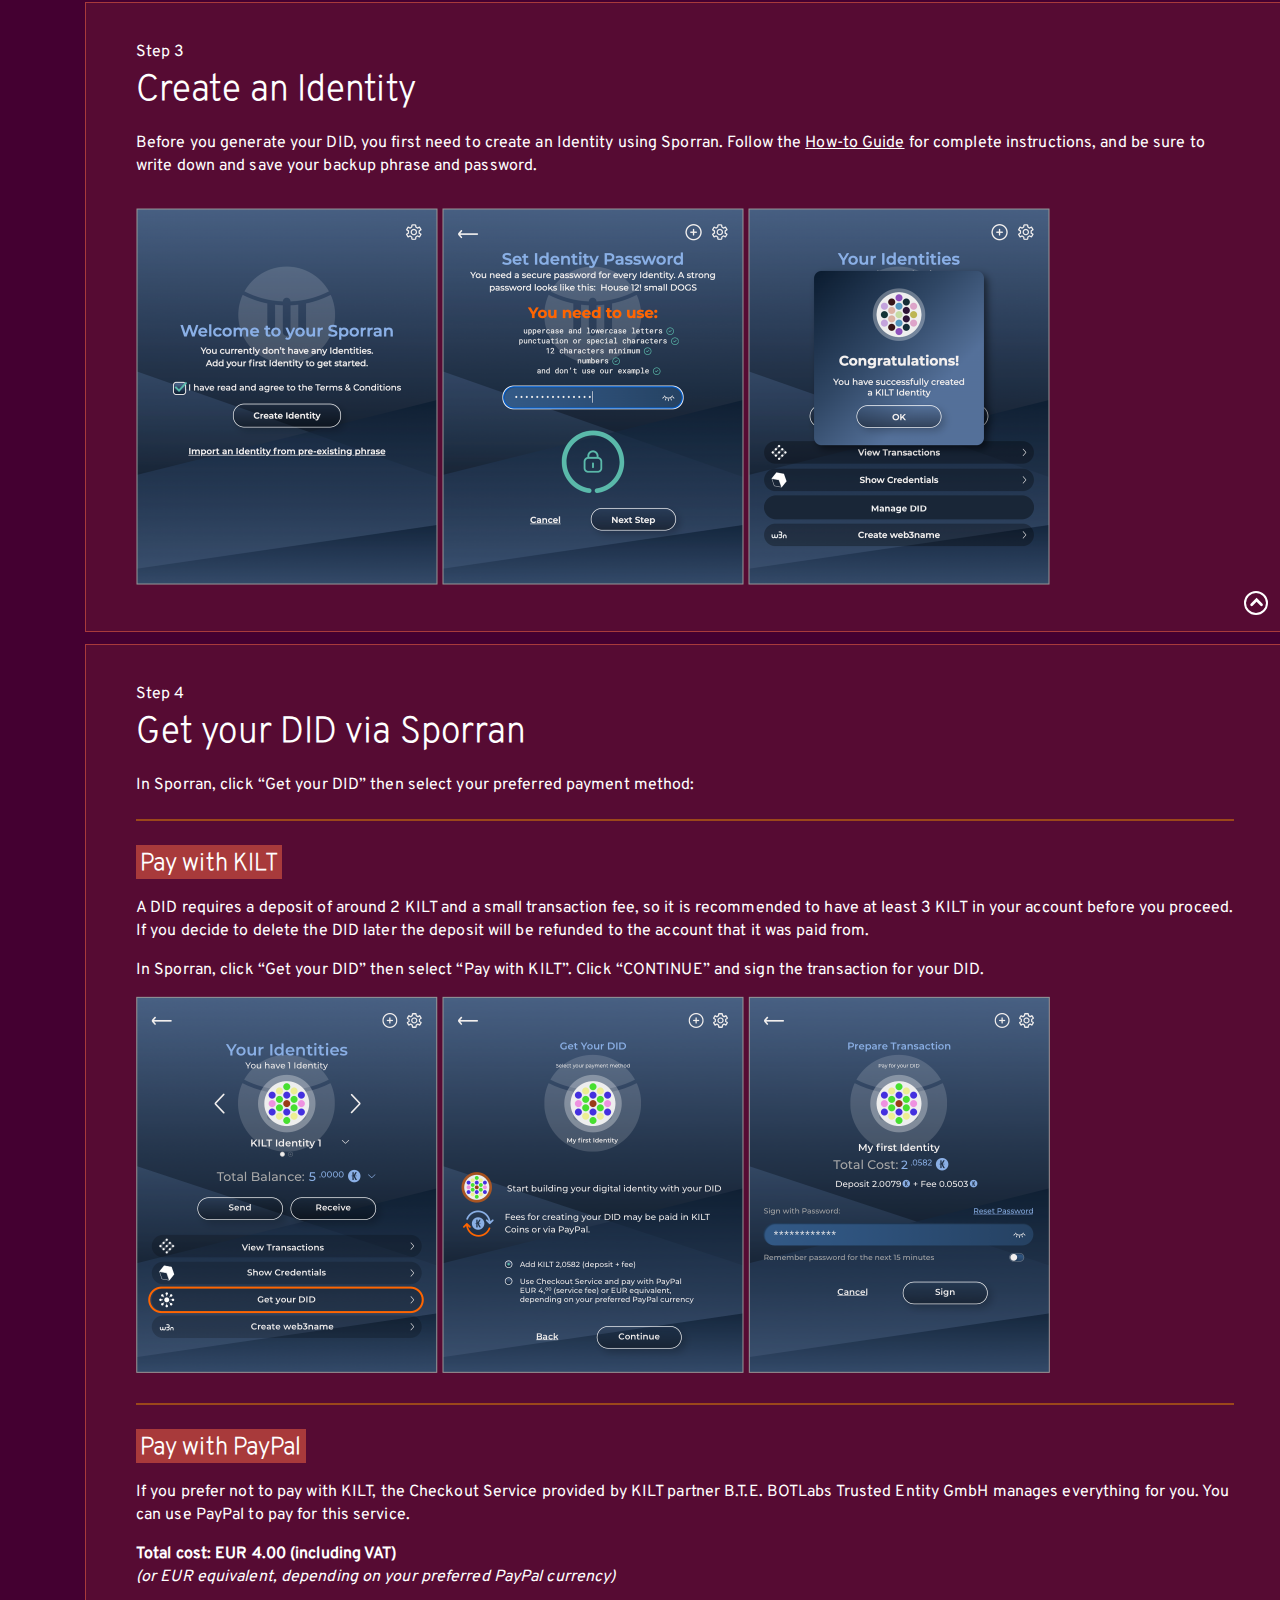
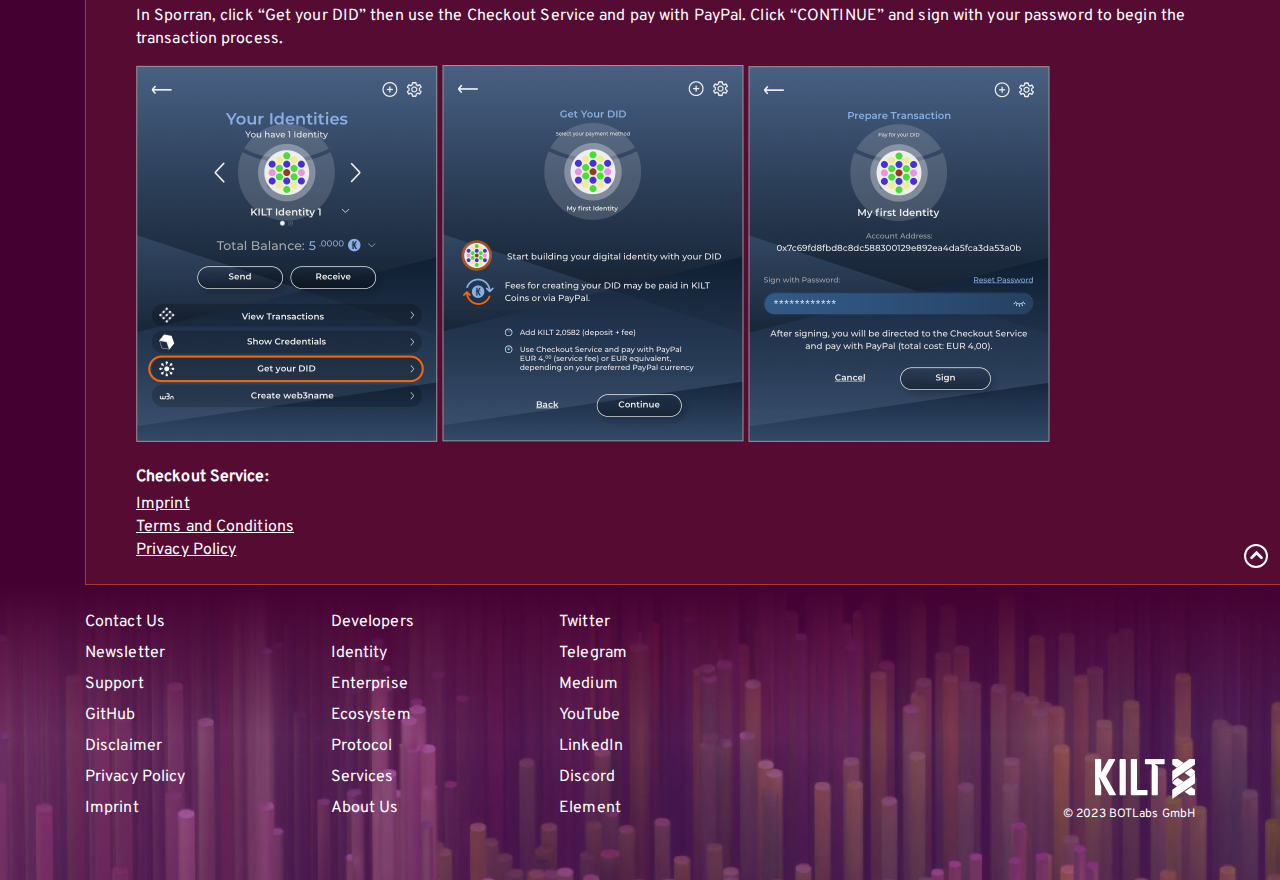
==== commit 8a87bfa9: "Update index.html" ====
--- a/get-did/index.html
+++ b/get-did/index.html
@@ -4,22 +4,6 @@
   <meta charset="UTF-8">
   <title>Get your DID guide</title>
   <link rel="stylesheet" href="./preconditions.6fc36730.css">
-  <link href="./favicon.png" rel="shortcut icon" type="image/png" />
-  <link href="./webclip.png" rel="apple-touch-icon" />
-  <meta name="viewport" content="width=device-width, viewport-fit=cover">
-  <script>window.kilt = {};</script>
-</head>
-
-<body>
-<header class="header">
-  <nav class="navLine">
-    <a href="https://kilt.io/" class="navLink"><img src="./kilt-logo.1d09baa0.svg" alt="KILT logo" width="90"></a>
-    <a href="https://kilt.io/developers" class="navLink">Developers</a>
-    <a href="https://kilt.io/identity" class="navLink">Identity</a>
-    <a href="https://kilt.io/enterprise" class="navLink">Enterprise</a>
-    <a href="https://kilt.io/ecosystem" class="navLink">Ecosystem</a>
-    <a href="https://kilt.io/protocol" class="navLink">Protocol</a>
-    <a href="https://kilt.io/services" class="navLink">Services</a>
     <a href="https://kilt.io/about-us" class="navLink">About Us</a>
     <a href="https://kilt.io/build-your-identity" class="kiltLink">Get your DID</a>
   </nav>
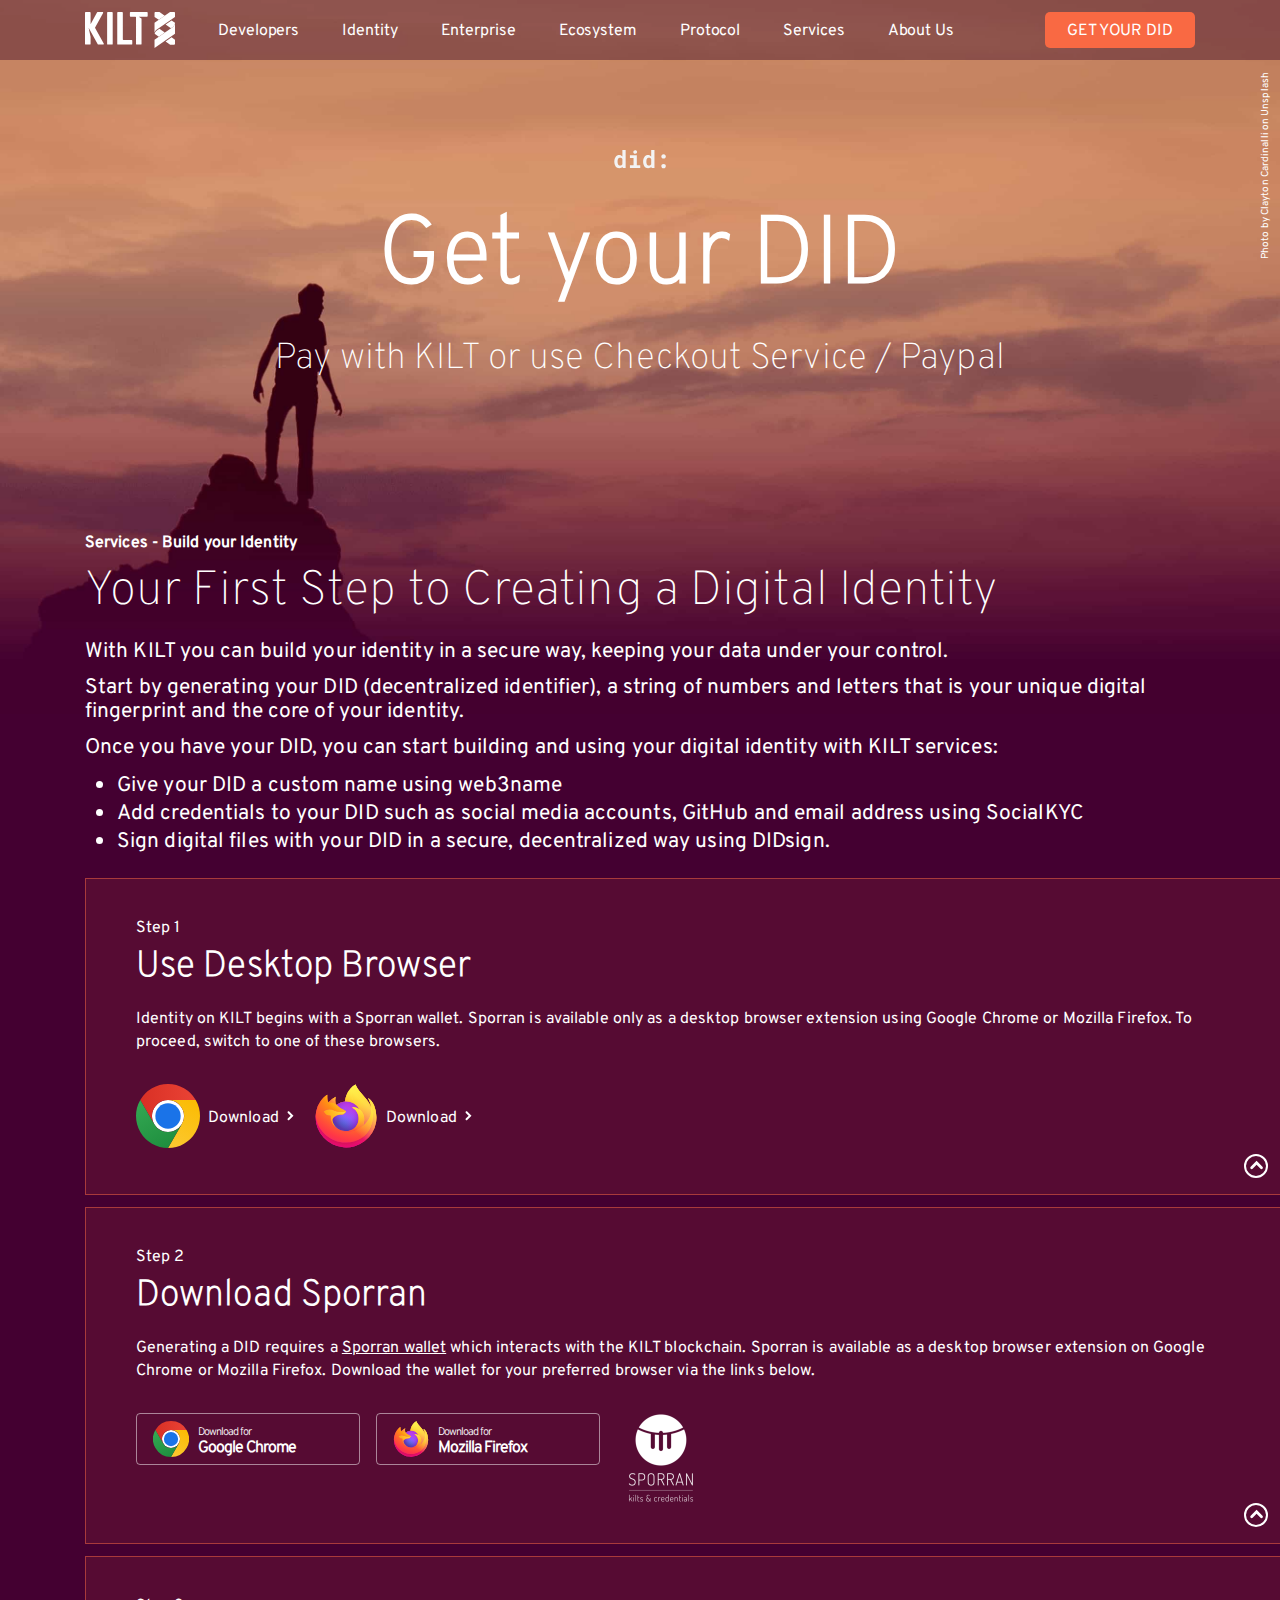
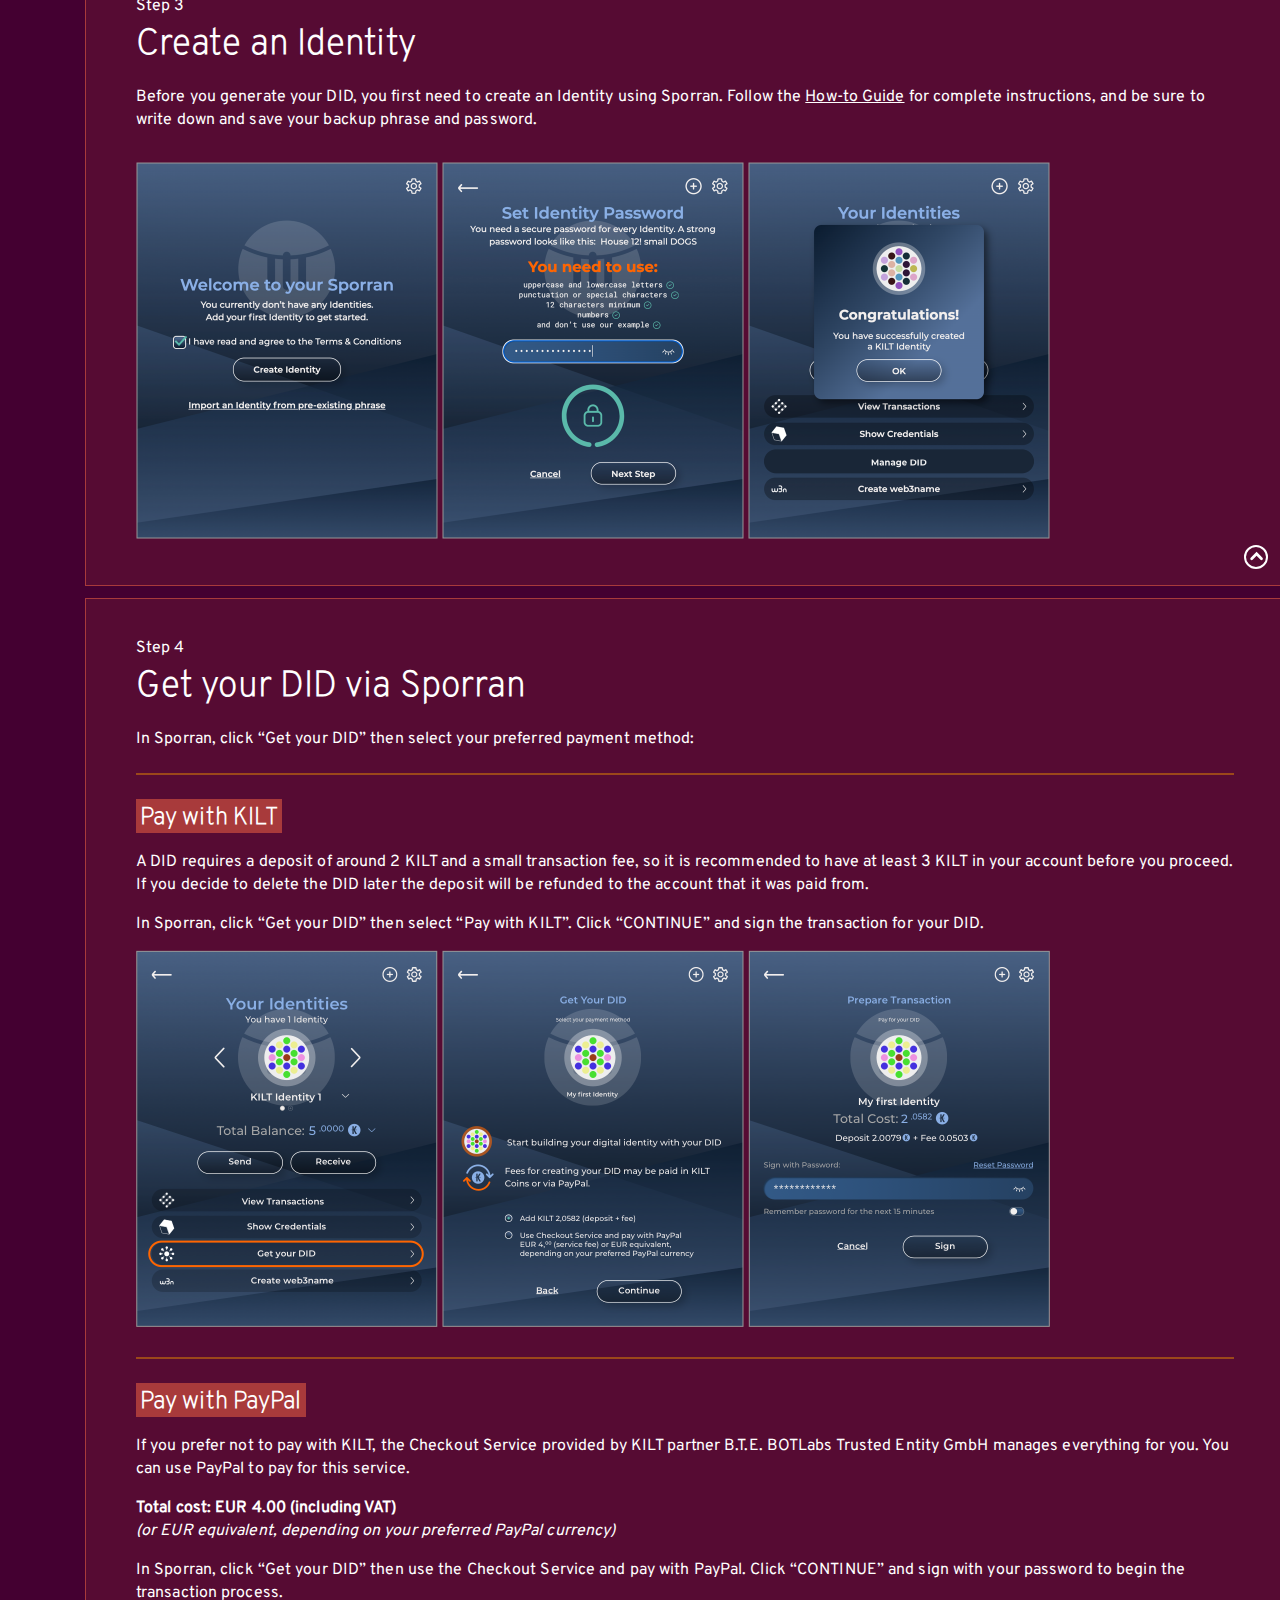
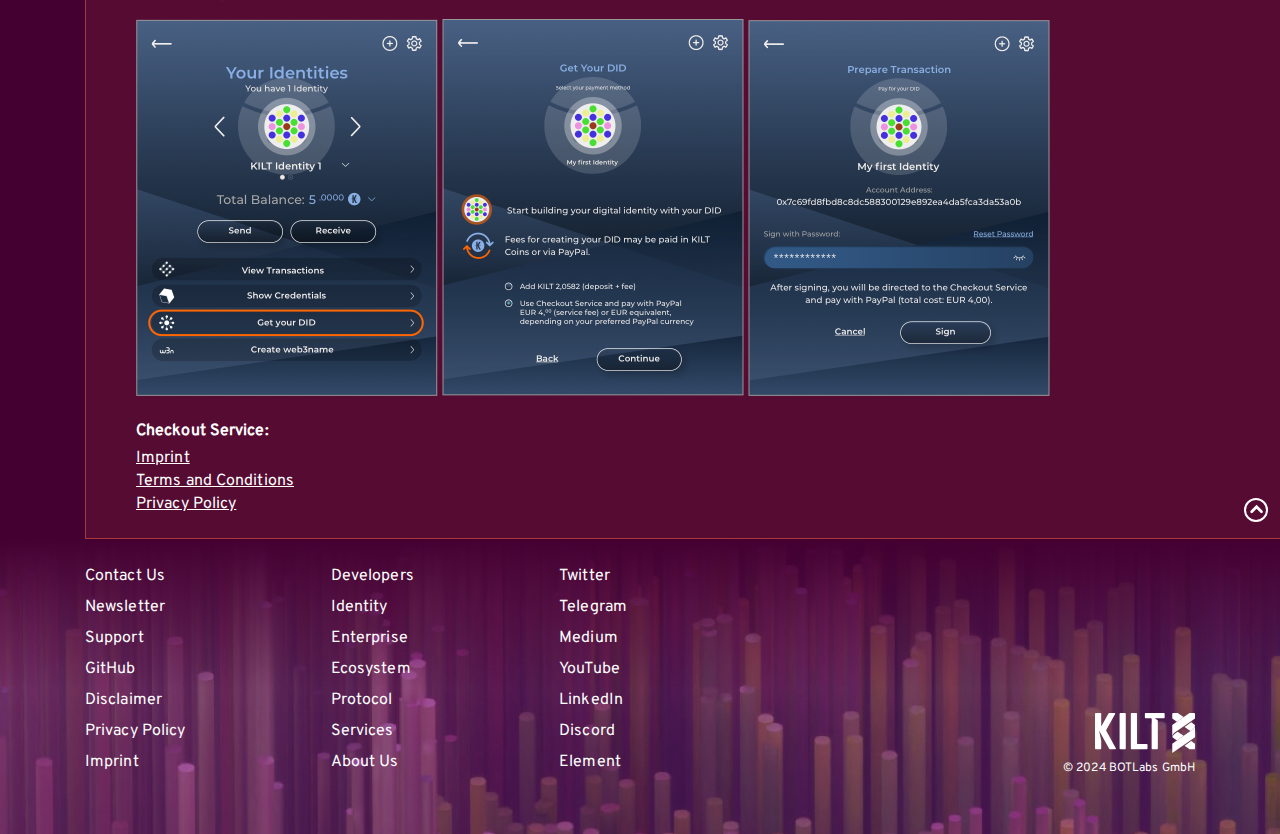
==== commit 38c026ff: "Merge pull request #18 from KILTprotocol/c-2024" ====
--- a/get-did/index.html
+++ b/get-did/index.html
@@ -4,6 +4,22 @@
   <meta charset="UTF-8">
   <title>Get your DID guide</title>
   <link rel="stylesheet" href="./preconditions.6fc36730.css">
+  <link href="./favicon.png" rel="shortcut icon" type="image/png" />
+  <link href="./webclip.png" rel="apple-touch-icon" />
+  <meta name="viewport" content="width=device-width, viewport-fit=cover">
+  <script>window.kilt = {};</script>
+</head>
+
+<body>
+<header class="header">
+  <nav class="navLine">
+    <a href="https://kilt.io/" class="navLink"><img src="./kilt-logo.1d09baa0.svg" alt="KILT logo" width="90"></a>
+    <a href="https://kilt.io/developers" class="navLink">Developers</a>
+    <a href="https://kilt.io/identity" class="navLink">Identity</a>
+    <a href="https://kilt.io/enterprise" class="navLink">Enterprise</a>
+    <a href="https://kilt.io/ecosystem" class="navLink">Ecosystem</a>
+    <a href="https://kilt.io/protocol" class="navLink">Protocol</a>
+    <a href="https://kilt.io/services" class="navLink">Services</a>
     <a href="https://kilt.io/about-us" class="navLink">About Us</a>
     <a href="https://kilt.io/build-your-identity" class="kiltLink">Get your DID</a>
   </nav>
@@ -196,7 +212,7 @@
 
   <p class="copyright">
     <a href="https://kilt.io/"><img src="./kilt-logo.1d09baa0.svg" alt="KILT logo" width="100"></a><br>
-    © 2023 BOTLabs GmbH
+    © 2024 BOTLabs GmbH
   </p>
 </footer>
 
